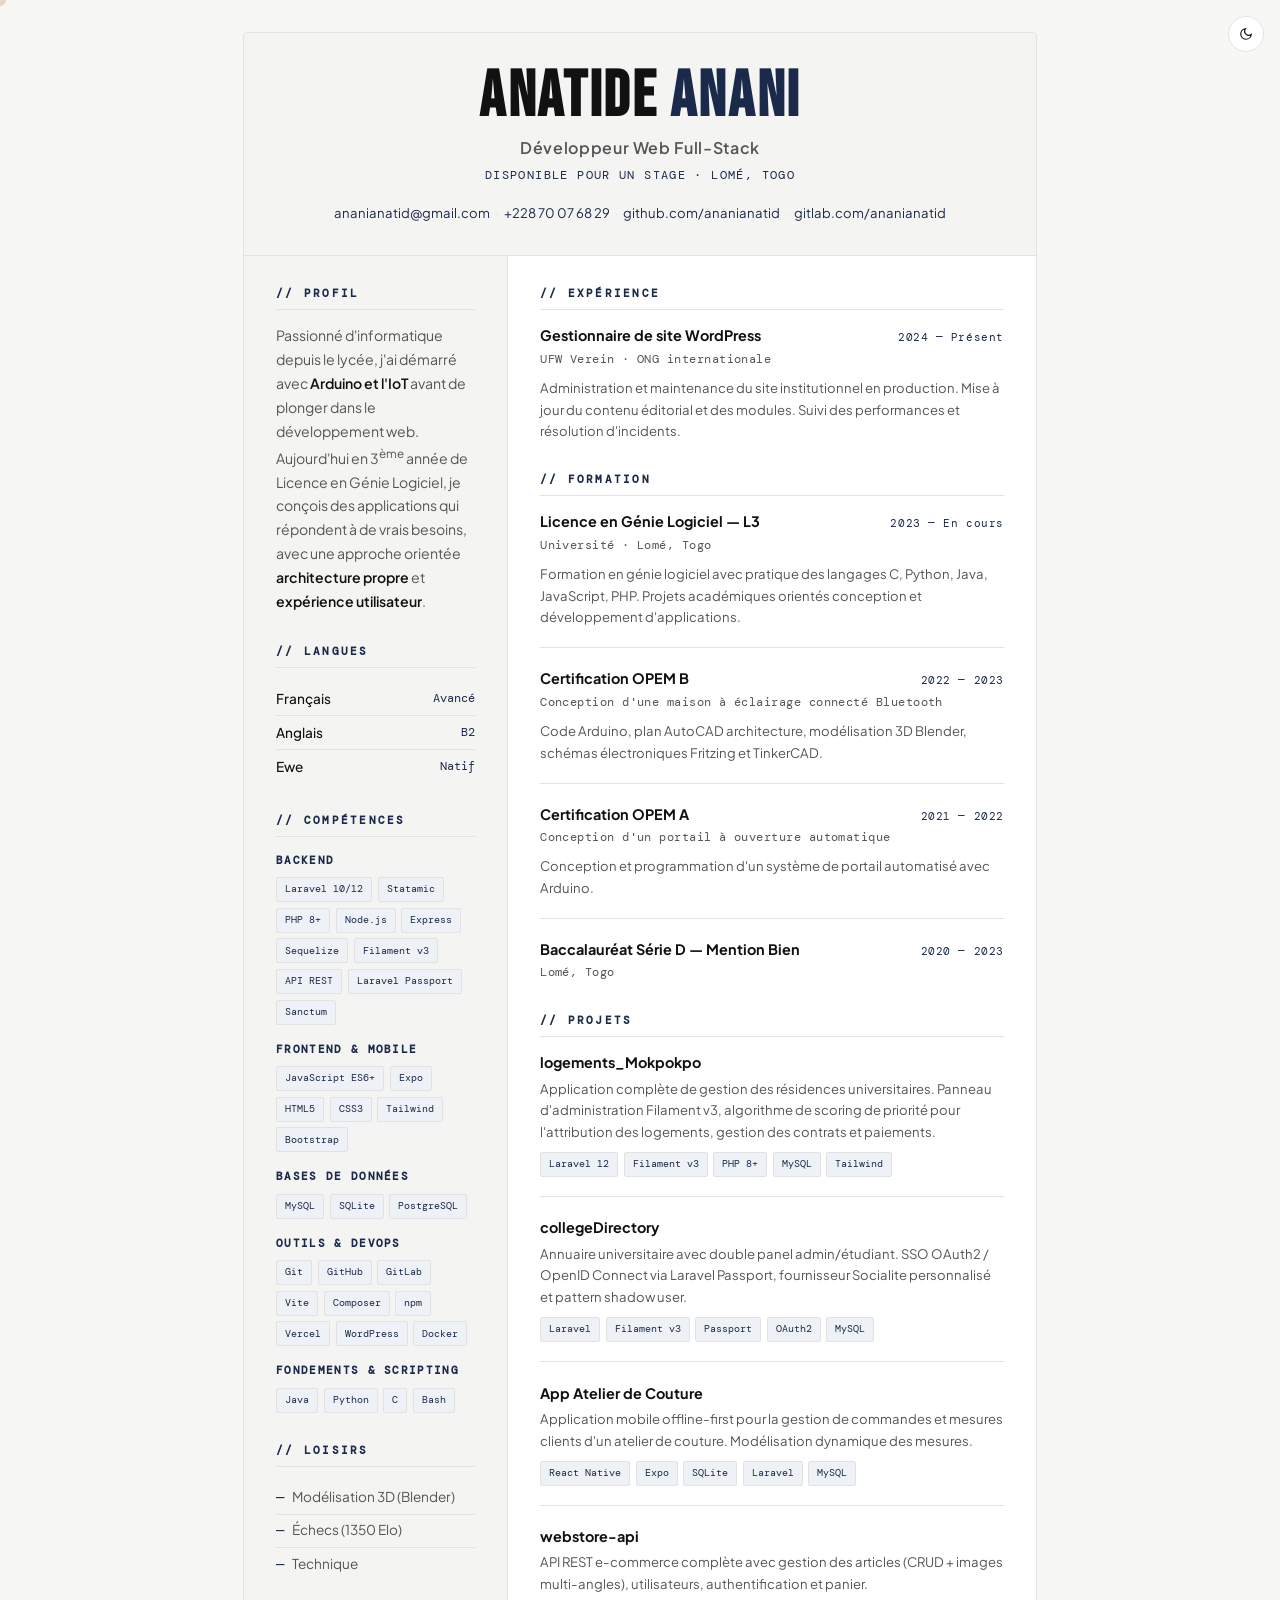
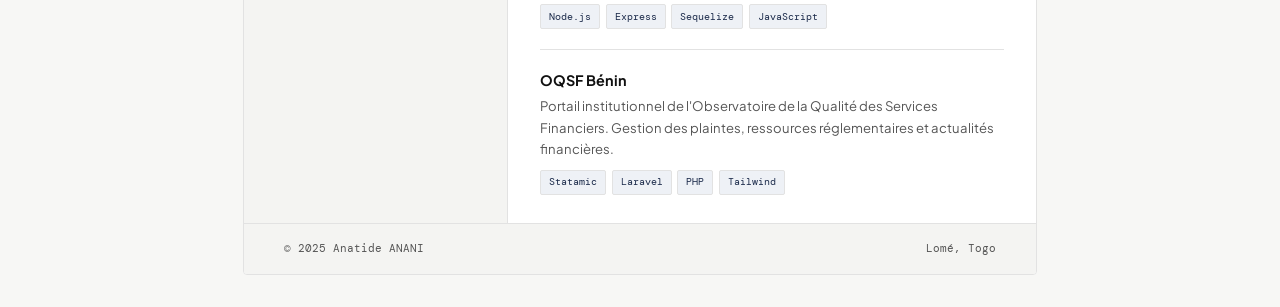
==== curriculum-vitae/index.html @ 2f36fde5 "feat: create printable CV, add AGENTS.md, fix directory typo" ====
<!DOCTYPE html>
<html lang="fr">
<head>
  <meta charset="UTF-8" />
  <meta name="viewport" content="width=device-width, initial-scale=1.0" />
  <title>Anatide ANANI - CV</title>
  <link rel="preconnect" href="https://fonts.googleapis.com" />
  <link rel="preconnect" href="https://fonts.gstatic.com" crossorigin />
  <link
    href="https://fonts.googleapis.com/css2?family=Bebas+Neue&family=DM+Mono:ital,wght@0,300;0,400;0,500;1,300&family=Plus+Jakarta+Sans:wght@300;400;500;600;700&display=swap"
    rel="stylesheet" />
  <link rel="stylesheet" href="style.css" />
</head>
<body>

<div class="cursor" id="cursor"></div>

<button id="theme-toggle" class="theme-toggle" aria-label="Basculer le theme" title="Mode clair / sombre">
  <svg class="sun-icon" viewBox="0 0 24 24" fill="none" stroke="currentColor" stroke-width="2" width="14" height="14">
    <circle cx="12" cy="12" r="5"/>
    <path d="M12 1v2M12 21v2M4.22 4.22l1.42 1.42M18.36 18.36l1.42 1.42M1 12h2M21 12h2M4.22 19.78l1.42-1.42M18.36 5.64l1.42-1.42"/>
  </svg>
  <svg class="moon-icon" viewBox="0 0 24 24" fill="none" stroke="currentColor" stroke-width="2" width="14" height="14" style="display:none">
    <path d="M21 12.79A9 9 0 1111.21 3 7 7 0 0021 12.79z"/>
  </svg>
</button>

<div class="cv-page">

  <!-- HEADER -->
  <header class="cv-header">
    <h1 class="cv-name">Anatide <span>ANANI</span></h1>
    <p class="cv-title">Développeur Web Full-Stack</p>
    <p class="cv-status">Disponible pour un stage · Lomé, Togo</p>
    <div class="cv-header-contact">
      <a href="mailto:ananianatid@gmail.com">ananianatid@gmail.com</a>
      <span class="sep">·</span>
      <a href="tel:+22870076829">+228 70 07 68 29</a>
      <span class="sep">·</span>
      <a href="https://github.com/ananianatid" target="_blank">github.com/ananianatid</a>
      <span class="sep">·</span>
      <a href="https://gitlab.com/ananianatid" target="_blank">gitlab.com/ananianatid</a>
    </div>
  </header>

  <!-- BODY -->
  <div class="cv-body">

    <!-- SIDEBAR -->
    <aside class="cv-sidebar">

      <section class="cv-section">
        <h2 class="cv-section-label">// Profil</h2>
        <p class="cv-text">Passionné d'informatique depuis le lycée, j'ai démarré avec <strong>Arduino et l'IoT</strong> avant de plonger dans le développement web. Aujourd'hui en 3<sup>ème</sup> année de Licence en Génie Logiciel, je conçois des applications qui répondent à de vrais besoins, avec une approche orientée <strong>architecture propre</strong> et <strong>expérience utilisateur</strong>.</p>
      </section>

      <section class="cv-section">
        <h2 class="cv-section-label">// Langues</h2>
        <div class="lang-item"><span class="lang-name">Français</span><span class="lang-level">Avancé</span></div>
        <div class="lang-item"><span class="lang-name">Anglais</span><span class="lang-level">B2</span></div>
        <div class="lang-item"><span class="lang-name">Ewe</span><span class="lang-level">Natif</span></div>
      </section>

      <section class="cv-section">
        <h2 class="cv-section-label">// Compétences</h2>

        <div class="skill-group">
          <h3 class="skill-group-label">Backend</h3>
          <div class="skill-tags">
            <span class="tag">Laravel 10/12</span>
            <span class="tag">Statamic</span>
            <span class="tag">PHP 8+</span>
            <span class="tag">Node.js</span>
            <span class="tag">Express</span>
            <span class="tag">Sequelize</span>
            <span class="tag">Filament v3</span>
            <span class="tag">API REST</span>
            <span class="tag">Laravel Passport</span>
            <span class="tag">Sanctum</span>
          </div>
        </div>

        <div class="skill-group">
          <h3 class="skill-group-label">Frontend &amp; Mobile</h3>
          <div class="skill-tags">
            <span class="tag">JavaScript ES6+</span>
            <span class="tag">Expo</span>
            <span class="tag">HTML5</span>
            <span class="tag">CSS3</span>
            <span class="tag">Tailwind</span>
            <span class="tag">Bootstrap</span>
          </div>
        </div>

        <div class="skill-group">
          <h3 class="skill-group-label">Bases de données</h3>
          <div class="skill-tags">
            <span class="tag">MySQL</span>
            <span class="tag">SQLite</span>
            <span class="tag">PostgreSQL</span>
          </div>
        </div>

        <div class="skill-group">
          <h3 class="skill-group-label">Outils &amp; DevOps</h3>
          <div class="skill-tags">
            <span class="tag">Git</span>
            <span class="tag">GitHub</span>
            <span class="tag">GitLab</span>
            <span class="tag">Vite</span>
            <span class="tag">Composer</span>
            <span class="tag">npm</span>
            <span class="tag">Vercel</span>
            <span class="tag">WordPress</span>
            <span class="tag">Docker</span>
          </div>
        </div>

        <div class="skill-group">
          <h3 class="skill-group-label">Fondements &amp; Scripting</h3>
          <div class="skill-tags">
            <span class="tag">Java</span>
            <span class="tag">Python</span>
            <span class="tag">C</span>
            <span class="tag">Bash</span>
          </div>
        </div>

      </section>

      <section class="cv-section">
        <h2 class="cv-section-label">// Loisirs</h2>
        <ul class="hobby-list">
          <li>Modélisation 3D (Blender)</li>
          <li>Échecs (1350 Elo)</li>
          <li>Technique</li>
        </ul>
      </section>

    </aside>

    <!-- MAIN -->
    <main class="cv-main">

      <section class="cv-section">
        <h2 class="cv-section-label">// Expérience</h2>
        <div class="entry">
          <div class="entry-head">
            <span class="entry-title">Gestionnaire de site WordPress</span>
            <span class="entry-period">2024 — Présent</span>
          </div>
          <div class="entry-org">UFW Verein · ONG internationale</div>
          <p class="entry-desc">Administration et maintenance du site institutionnel en production. Mise à jour du contenu éditorial et des modules. Suivi des performances et résolution d'incidents.</p>
        </div>
      </section>

      <section class="cv-section">
        <h2 class="cv-section-label">// Formation</h2>

        <div class="entry">
          <div class="entry-head">
            <span class="entry-title">Licence en Génie Logiciel — L3</span>
            <span class="entry-period">2023 — En cours</span>
          </div>
          <div class="entry-org">Université · Lomé, Togo</div>
          <p class="entry-desc">Formation en génie logiciel avec pratique des langages C, Python, Java, JavaScript, PHP. Projets académiques orientés conception et développement d'applications.</p>
        </div>

        <div class="entry">
          <div class="entry-head">
            <span class="entry-title">Certification OPEM B</span>
            <span class="entry-period">2022 — 2023</span>
          </div>
          <div class="entry-org">Conception d'une maison à éclairage connecté Bluetooth</div>
          <p class="entry-desc">Code Arduino, plan AutoCAD architecture, modélisation 3D Blender, schémas électroniques Fritzing et TinkerCAD.</p>
        </div>

        <div class="entry">
          <div class="entry-head">
            <span class="entry-title">Certification OPEM A</span>
            <span class="entry-period">2021 — 2022</span>
          </div>
          <div class="entry-org">Conception d'un portail à ouverture automatique</div>
          <p class="entry-desc">Conception et programmation d'un système de portail automatisé avec Arduino.</p>
        </div>

        <div class="entry">
          <div class="entry-head">
            <span class="entry-title">Baccalauréat Série D — Mention Bien</span>
            <span class="entry-period">2020 — 2023</span>
          </div>
          <div class="entry-org">Lomé, Togo</div>
        </div>

      </section>

      <section class="cv-section">
        <h2 class="cv-section-label">// Projets</h2>

        <div class="entry">
          <div class="entry-head">
            <span class="entry-title">logements_Mokpokpo</span>
          </div>
          <p class="entry-desc">Application complète de gestion des résidences universitaires. Panneau d'administration Filament v3, algorithme de scoring de priorité pour l'attribution des logements, gestion des contrats et paiements.</p>
          <div class="project-tags">
            <span class="tag">Laravel 12</span>
            <span class="tag">Filament v3</span>
            <span class="tag">PHP 8+</span>
            <span class="tag">MySQL</span>
            <span class="tag">Tailwind</span>
          </div>
        </div>

        <div class="entry">
          <div class="entry-head">
            <span class="entry-title">collegeDirectory</span>
          </div>
          <p class="entry-desc">Annuaire universitaire avec double panel admin/étudiant. SSO OAuth2 / OpenID Connect via Laravel Passport, fournisseur Socialite personnalisé et pattern shadow user.</p>
          <div class="project-tags">
            <span class="tag">Laravel</span>
            <span class="tag">Filament v3</span>
            <span class="tag">Passport</span>
            <span class="tag">OAuth2</span>
            <span class="tag">MySQL</span>
          </div>
        </div>

        <div class="entry">
          <div class="entry-head">
            <span class="entry-title">App Atelier de Couture</span>
          </div>
          <p class="entry-desc">Application mobile offline-first pour la gestion de commandes et mesures clients d'un atelier de couture. Modélisation dynamique des mesures.</p>
          <div class="project-tags">
            <span class="tag">React Native</span>
            <span class="tag">Expo</span>
            <span class="tag">SQLite</span>
            <span class="tag">Laravel</span>
            <span class="tag">MySQL</span>
          </div>
        </div>

        <div class="entry">
          <div class="entry-head">
            <span class="entry-title">webstore-api</span>
          </div>
          <p class="entry-desc">API REST e-commerce complète avec gestion des articles (CRUD + images multi-angles), utilisateurs, authentification et panier.</p>
          <div class="project-tags">
            <span class="tag">Node.js</span>
            <span class="tag">Express</span>
            <span class="tag">Sequelize</span>
            <span class="tag">JavaScript</span>
          </div>
        </div>

        <div class="entry">
          <div class="entry-head">
            <span class="entry-title">OQSF Bénin</span>
          </div>
          <p class="entry-desc">Portail institutionnel de l'Observatoire de la Qualité des Services Financiers. Gestion des plaintes, ressources réglementaires et actualités financières.</p>
          <div class="project-tags">
            <span class="tag">Statamic</span>
            <span class="tag">Laravel</span>
            <span class="tag">PHP</span>
            <span class="tag">Tailwind</span>
          </div>
        </div>

      </section>

    </main>

  </div>

  <footer class="cv-footer">
    <span>© 2025 Anatide ANANI</span>
    <span>Lomé, Togo</span>
  </footer>

</div>

<script src="app.js"></script>
</body>
</html>
---- curriculum-vitae/style.css ----
/* ── LIGHT THEME (default) ── */
:root {
    --bg: #F7F7F5;
    --bg2: #F4F4F2;
    --bg3: #F0F0EE;
    --accent: #1B2A4A;
    --accent2: #0F1C33;
    --cream: #111111;
    --muted: #555555;
    --border: #E2E2E2;
    --card: #FFFFFF;
    --tag-bg: #EEF1F6;
}

/* ── DARK THEME ── */
[data-theme="dark"] {
    --bg: #0D0F14;
    --bg2: #121418;
    --bg3: #17191E;
    --accent: #4A7BCC;
    --accent2: #5A8BDC;
    --cream: #F0F0EE;
    --muted: #9A9A98;
    --border: #1E2025;
    --card: #0D0F14;
    --tag-bg: #1A1D28;
}

*,
*::before,
*::after {
    box-sizing: border-box;
    margin: 0;
    padding: 0;
}

html {
    scroll-behavior: smooth;
}

body {
    background: var(--bg);
    color: var(--cream);
    font-family: 'Plus Jakarta Sans', sans-serif;
    font-size: 15px;
    line-height: 1.6;
    transition: background .3s ease, color .3s ease;
    padding: 2rem 1rem;
}

/* ── CURSOR ── */
.cursor {
    position: fixed;
    top: 0;
    left: 0;
    z-index: 9999;
    width: 12px;
    height: 12px;
    background: var(--accent);
    border-radius: 50%;
    pointer-events: none;
    transform: translate(-50%, -50%);
    transition: transform .15s ease, width .2s, height .2s, background .2s;
    mix-blend-mode: difference;
    opacity: .7;
}

.cursor.hover {
    width: 36px;
    height: 36px;
    background: var(--accent2);
}

/* ── THEME TOGGLE ── */
.theme-toggle {
    position: fixed;
    top: 1rem;
    right: 1rem;
    z-index: 100;
    background: var(--card);
    border: 1px solid var(--border);
    color: var(--cream);
    cursor: pointer;
    width: 36px;
    height: 36px;
    border-radius: 50%;
    display: flex;
    align-items: center;
    justify-content: center;
    font-size: 1rem;
    transition: border-color .2s, color .2s, transform .2s, background .2s;
}

.theme-toggle:hover {
    border-color: var(--accent);
    color: var(--accent);
    transform: rotate(20deg) scale(1.08);
}

/* ── PAGE LAYOUT ── */
.cv-page {
    max-width: 210mm;
    margin: 0 auto;
    background: var(--card);
    border: 1px solid var(--border);
    border-radius: 4px;
    overflow: hidden;
}

/* ── HEADER ── */
.cv-header {
    background: var(--bg2);
    border-bottom: 1px solid var(--border);
    padding: 2rem 2.5rem;
    text-align: center;
}

.cv-name {
    font-family: 'Bebas Neue', sans-serif;
    font-size: clamp(2.5rem, 5vw, 4rem);
    letter-spacing: .04em;
    line-height: 1;
    color: var(--cream);
    margin-bottom: .4rem;
}

.cv-name span {
    color: var(--accent);
}

.cv-title {
    font-size: 1rem;
    font-weight: 600;
    color: var(--muted);
    letter-spacing: .04em;
    margin-bottom: .4rem;
}

.cv-status {
    font-family: 'DM Mono', monospace;
    font-size: .72rem;
    color: var(--accent);
    letter-spacing: .12em;
    text-transform: uppercase;
    margin-bottom: 1rem;
}

.cv-header-contact {
    font-size: .82rem;
    color: var(--muted);
    display: flex;
    flex-wrap: wrap;
    gap: .3rem;
    justify-content: center;
}

.cv-header-contact a {
    color: var(--accent);
    text-decoration: none;
    transition: color .2s;
}

.cv-header-contact a:hover {
    color: var(--accent2);
}

.sep {
    color: var(--border);
}

/* ── BODY (two-column) ── */
.cv-body {
    display: grid;
    grid-template-columns: 1fr 2fr;
}

/* ── SIDEBAR ── */
.cv-sidebar {
    background: var(--bg2);
    padding: 1.8rem 2rem;
    border-right: 1px solid var(--border);
}

/* ── MAIN ── */
.cv-main {
    padding: 1.8rem 2rem;
}

/* ── SECTION ── */
.cv-section {
    margin-bottom: 1.8rem;
}

.cv-section:last-child {
    margin-bottom: 0;
}

.cv-section-label {
    font-family: 'DM Mono', monospace;
    font-size: .7rem;
    color: var(--accent);
    letter-spacing: .2em;
    text-transform: uppercase;
    margin-bottom: .9rem;
    padding-bottom: .4rem;
    border-bottom: 1px solid var(--border);
}

.cv-text {
    font-size: .88rem;
    color: var(--muted);
    line-height: 1.7;
}

.cv-text strong {
    color: var(--cream);
    font-weight: 600;
}

/* ── LANGUAGE ITEMS ── */
.lang-item {
    display: flex;
    justify-content: space-between;
    align-items: center;
    padding: .35rem 0;
    border-bottom: 1px solid var(--border);
    font-size: .85rem;
}

.lang-item:last-child {
    border-bottom: none;
}

.lang-name {
    color: var(--cream);
    font-weight: 500;
}

.lang-level {
    font-family: 'DM Mono', monospace;
    font-size: .75rem;
    color: var(--accent);
}

/* ── SKILL GROUPS ── */
.skill-group {
    margin-bottom: 1rem;
}

.skill-group:last-child {
    margin-bottom: 0;
}

.skill-group-label {
    font-family: 'DM Mono', monospace;
    font-size: .68rem;
    color: var(--accent);
    letter-spacing: .12em;
    text-transform: uppercase;
    margin-bottom: .5rem;
}

.skill-tags {
    display: flex;
    flex-wrap: wrap;
    gap: .35rem;
}

.tag {
    font-family: 'DM Mono', monospace;
    font-size: .65rem;
    color: var(--accent);
    background: var(--tag-bg);
    border: 1px solid var(--border);
    padding: .2rem .5rem;
    border-radius: 2px;
    white-space: nowrap;
}

/* ── HOBBY LIST ── */
.hobby-list {
    list-style: none;
    font-size: .85rem;
    color: var(--muted);
}

.hobby-list li {
    padding: .3rem 0;
    border-bottom: 1px solid var(--border);
}

.hobby-list li:last-child {
    border-bottom: none;
}

.hobby-list li::before {
    content: '— ';
    color: var(--accent);
    font-family: 'DM Mono', monospace;
}

/* ── ENTRIES (experience, formation, projects) ── */
.entry {
    margin-bottom: 1.2rem;
    padding-bottom: 1.2rem;
    border-bottom: 1px solid var(--border);
}

.entry:last-child {
    margin-bottom: 0;
    padding-bottom: 0;
    border-bottom: none;
}

.entry-head {
    display: flex;
    justify-content: space-between;
    align-items: baseline;
    gap: .5rem;
    margin-bottom: .2rem;
}

.entry-title {
    font-weight: 700;
    font-size: .9rem;
    color: var(--cream);
}

.entry-period {
    font-family: 'DM Mono', monospace;
    font-size: .7rem;
    color: var(--accent);
    white-space: nowrap;
    letter-spacing: .05em;
}

.entry-org {
    font-family: 'DM Mono', monospace;
    font-size: .72rem;
    color: var(--muted);
    margin-bottom: .5rem;
    letter-spacing: .04em;
}

.entry-desc {
    font-size: .82rem;
    color: var(--muted);
    line-height: 1.65;
}

.project-tags {
    display: flex;
    flex-wrap: wrap;
    gap: .35rem;
    margin-top: .6rem;
}

/* ── FOOTER ── */
.cv-footer {
    border-top: 1px solid var(--border);
    padding: 1rem 2.5rem;
    display: flex;
    justify-content: space-between;
    font-family: 'DM Mono', monospace;
    font-size: .7rem;
    color: var(--muted);
    background: var(--bg2);
}

/* ── RESPONSIVE ── */
@media (max-width: 800px) {
    body {
        padding: 1rem .5rem;
    }

    .cv-body {
        grid-template-columns: 1fr;
    }

    .cv-sidebar {
        border-right: none;
        border-bottom: 1px solid var(--border);
    }

    .cv-header {
        padding: 1.5rem 1.2rem;
    }

    .cv-sidebar,
    .cv-main {
        padding: 1.5rem 1.2rem;
    }

    .cv-header-contact {
        flex-direction: column;
        gap: .2rem;
    }

    .sep {
        display: none;
    }

    .entry-head {
        flex-direction: column;
        gap: .2rem;
    }

    .cv-footer {
        flex-direction: column;
        align-items: center;
        text-align: center;
        gap: .3rem;
        padding: .8rem 1.2rem;
    }
}

/* ── PRINT ── */
@media print {
    body {
        padding: 0;
        background: #fff;
        color: #000;
        font-size: 12px;
        line-height: 1.4;
    }

    .cursor {
        display: none !important;
    }

    .theme-toggle {
        display: none !important;
    }

    .cv-page {
        max-width: 100%;
        margin: 0;
        border: none;
        border-radius: 0;
        box-shadow: none;
    }

    .cv-header {
        background: #f8f8f8;
        padding: 1.5rem 2rem;
        border-bottom: 2px solid #1B2A4A;
    }

    .cv-name {
        font-size: 2.8rem;
        color: #000;
    }

    .cv-name span {
        color: #1B2A4A;
    }

    .cv-title {
        font-size: .9rem;
        color: #555;
    }

    .cv-status {
        color: #1B2A4A;
    }

    .cv-header-contact a {
        color: #1B2A4A;
    }

    .cv-sidebar {
        background: #f8f8f8;
        border-right: 1px solid #ddd;
    }

    .cv-section-label {
        color: #1B2A4A;
        border-bottom-color: #ddd;
    }

    .tag {
        color: #1B2A4A;
        background: #eef1f6;
        border-color: #ddd;
        font-size: 8px;
    }

    .entry-period {
        color: #1B2A4A;
    }

    .entry-title {
        color: #000;
    }

    .entry-desc {
        color: #444;
    }

    .cv-footer {
        background: #f8f8f8;
        border-top: 1px solid #ddd;
        color: #888;
    }

    .cv-text {
        color: #444;
    }

    .cv-text strong {
        color: #000;
    }

    .lang-name {
        color: #000;
    }

    .lang-level {
        color: #1B2A4A;
    }

    .lang-item {
        border-bottom-color: #ddd;
    }

    .hobby-list li {
        border-bottom-color: #ddd;
    }

    .hobby-list li::before {
        color: #1B2A4A;
    }

    .entry {
        border-bottom-color: #ddd;
    }

    .entry-org {
        color: #555;
    }

    [data-theme="dark"] {
        --bg: #fff;
        --bg2: #f8f8f8;
        --bg3: #f0f0ee;
        --accent: #1B2A4A;
        --accent2: #0F1C33;
        --cream: #000;
        --muted: #555;
        --border: #ddd;
        --card: #fff;
        --tag-bg: #eef1f6;
    }

    .cv-section {
        break-inside: avoid;
    }
}
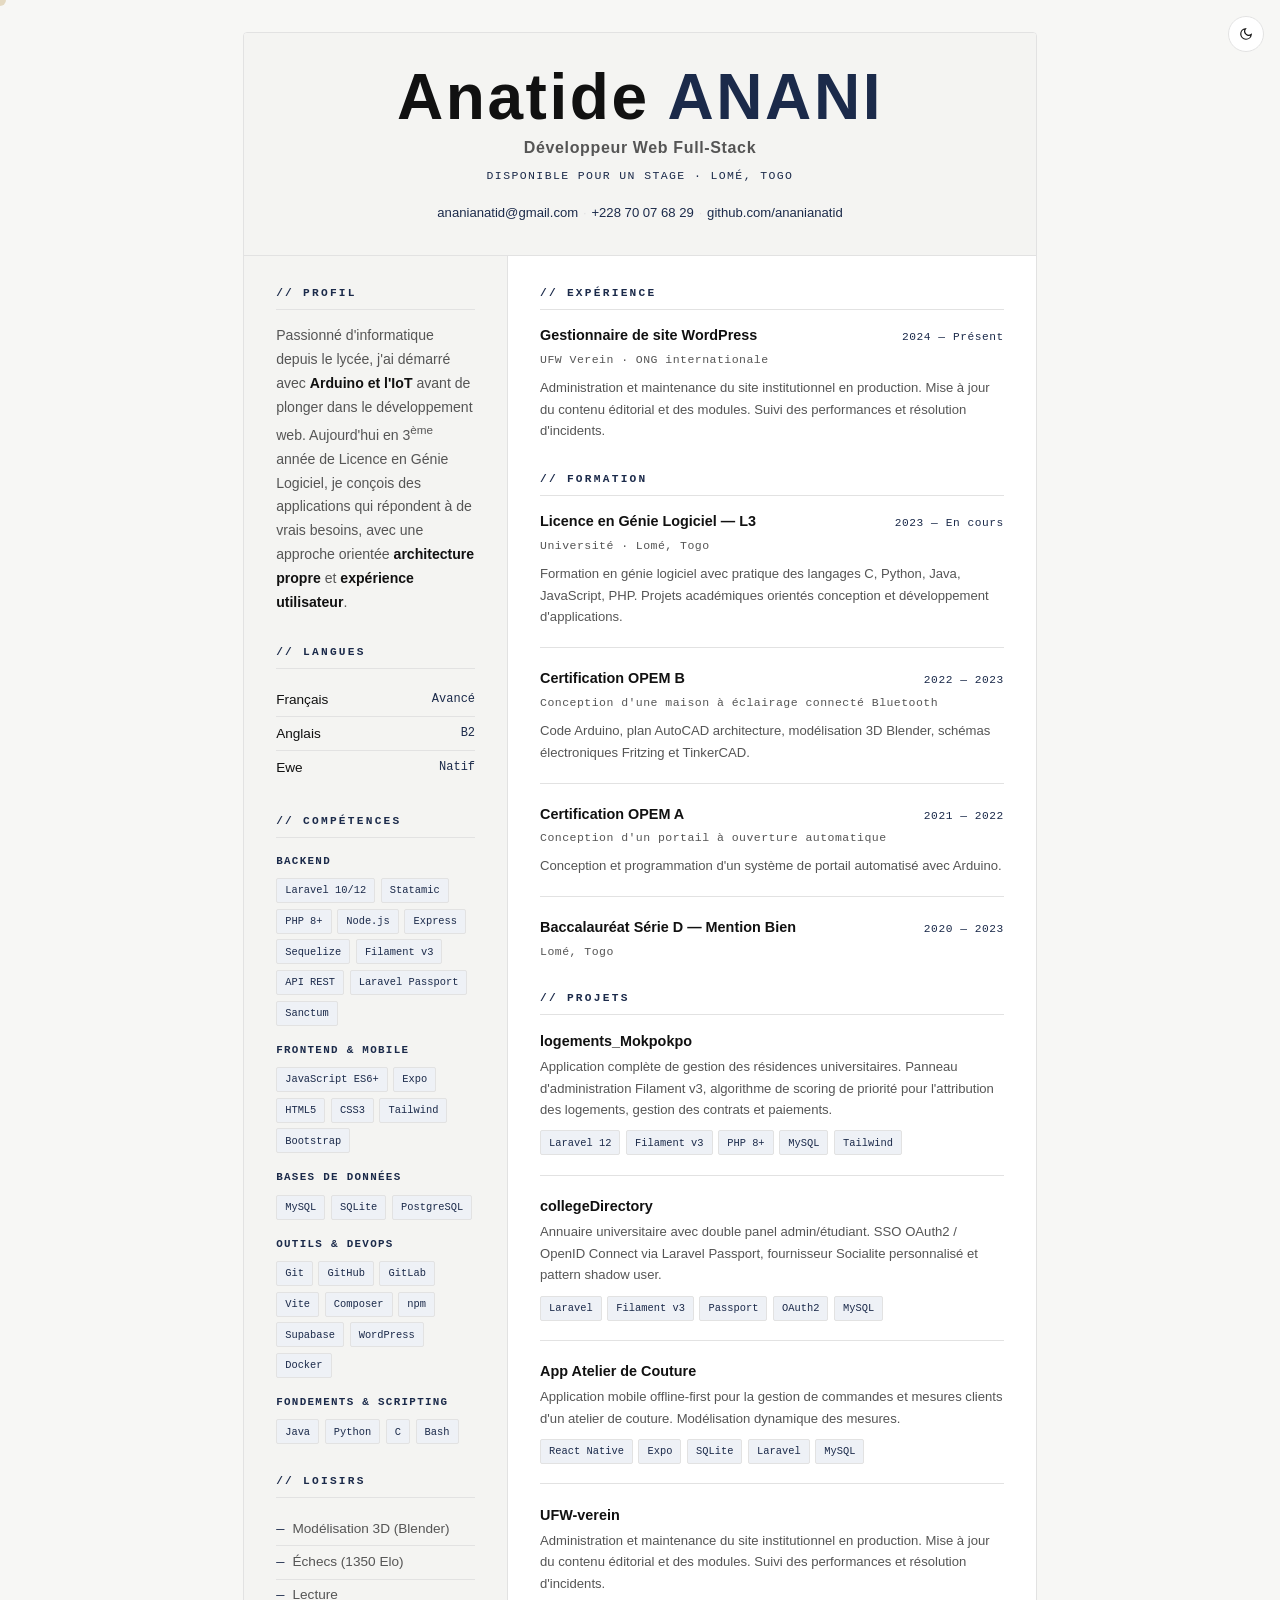
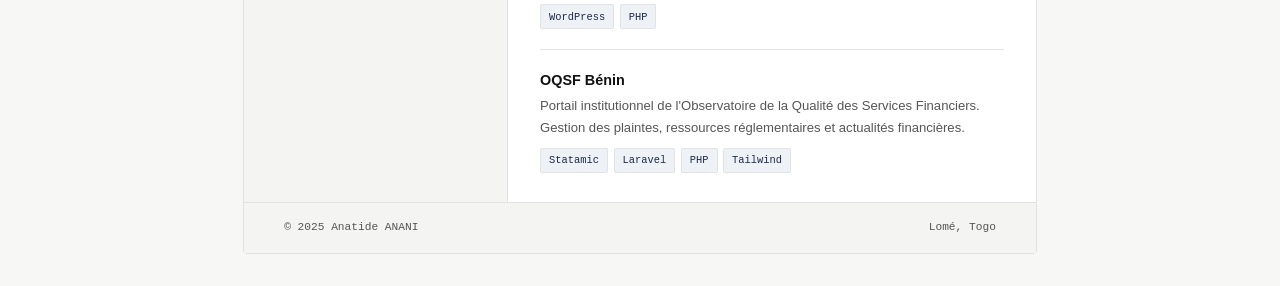
==== commit badf1483: "refactor: update professional profile with UFW-verein project, Supabase tag, and clean up font impor" ====
--- a/curriculum-vitae/index.html
+++ b/curriculum-vitae/index.html
@@ -4,11 +4,6 @@
   <meta charset="UTF-8" />
   <meta name="viewport" content="width=device-width, initial-scale=1.0" />
   <title>Anatide ANANI - CV</title>
-  <link rel="preconnect" href="https://fonts.googleapis.com" />
-  <link rel="preconnect" href="https://fonts.gstatic.com" crossorigin />
-  <link
-    href="https://fonts.googleapis.com/css2?family=Bebas+Neue&family=DM+Mono:ital,wght@0,300;0,400;0,500;1,300&family=Plus+Jakarta+Sans:wght@300;400;500;600;700&display=swap"
-    rel="stylesheet" />
   <link rel="stylesheet" href="style.css" />
 </head>
 <body>
@@ -38,8 +33,7 @@
       <a href="tel:+22870076829">+228 70 07 68 29</a>
       <span class="sep">·</span>
       <a href="https://github.com/ananianatid" target="_blank">github.com/ananianatid</a>
-      <span class="sep">·</span>
-      <a href="https://gitlab.com/ananianatid" target="_blank">gitlab.com/ananianatid</a>
+
     </div>
   </header>
 
@@ -110,7 +104,7 @@
             <span class="tag">Vite</span>
             <span class="tag">Composer</span>
             <span class="tag">npm</span>
-            <span class="tag">Vercel</span>
+            <span class="tag">Supabase</span>
             <span class="tag">WordPress</span>
             <span class="tag">Docker</span>
           </div>
@@ -133,7 +127,7 @@
         <ul class="hobby-list">
           <li>Modélisation 3D (Blender)</li>
           <li>Échecs (1350 Elo)</li>
-          <li>Technique</li>
+          <li>Lecture</li>
         </ul>
       </section>
 
@@ -241,14 +235,12 @@
 
         <div class="entry">
           <div class="entry-head">
-            <span class="entry-title">webstore-api</span>
-          </div>
-          <p class="entry-desc">API REST e-commerce complète avec gestion des articles (CRUD + images multi-angles), utilisateurs, authentification et panier.</p>
-          <div class="project-tags">
-            <span class="tag">Node.js</span>
-            <span class="tag">Express</span>
-            <span class="tag">Sequelize</span>
-            <span class="tag">JavaScript</span>
+            <span class="entry-title">UFW-verein</span>
+          </div>
+          <p class="entry-desc">Administration et maintenance du site institutionnel en production. Mise à jour du contenu éditorial et des modules. Suivi des performances et résolution d'incidents.</p>
+          <div class="project-tags">
+            <span class="tag">WordPress</span>
+            <span class="tag">PHP</span>
           </div>
         </div>
 
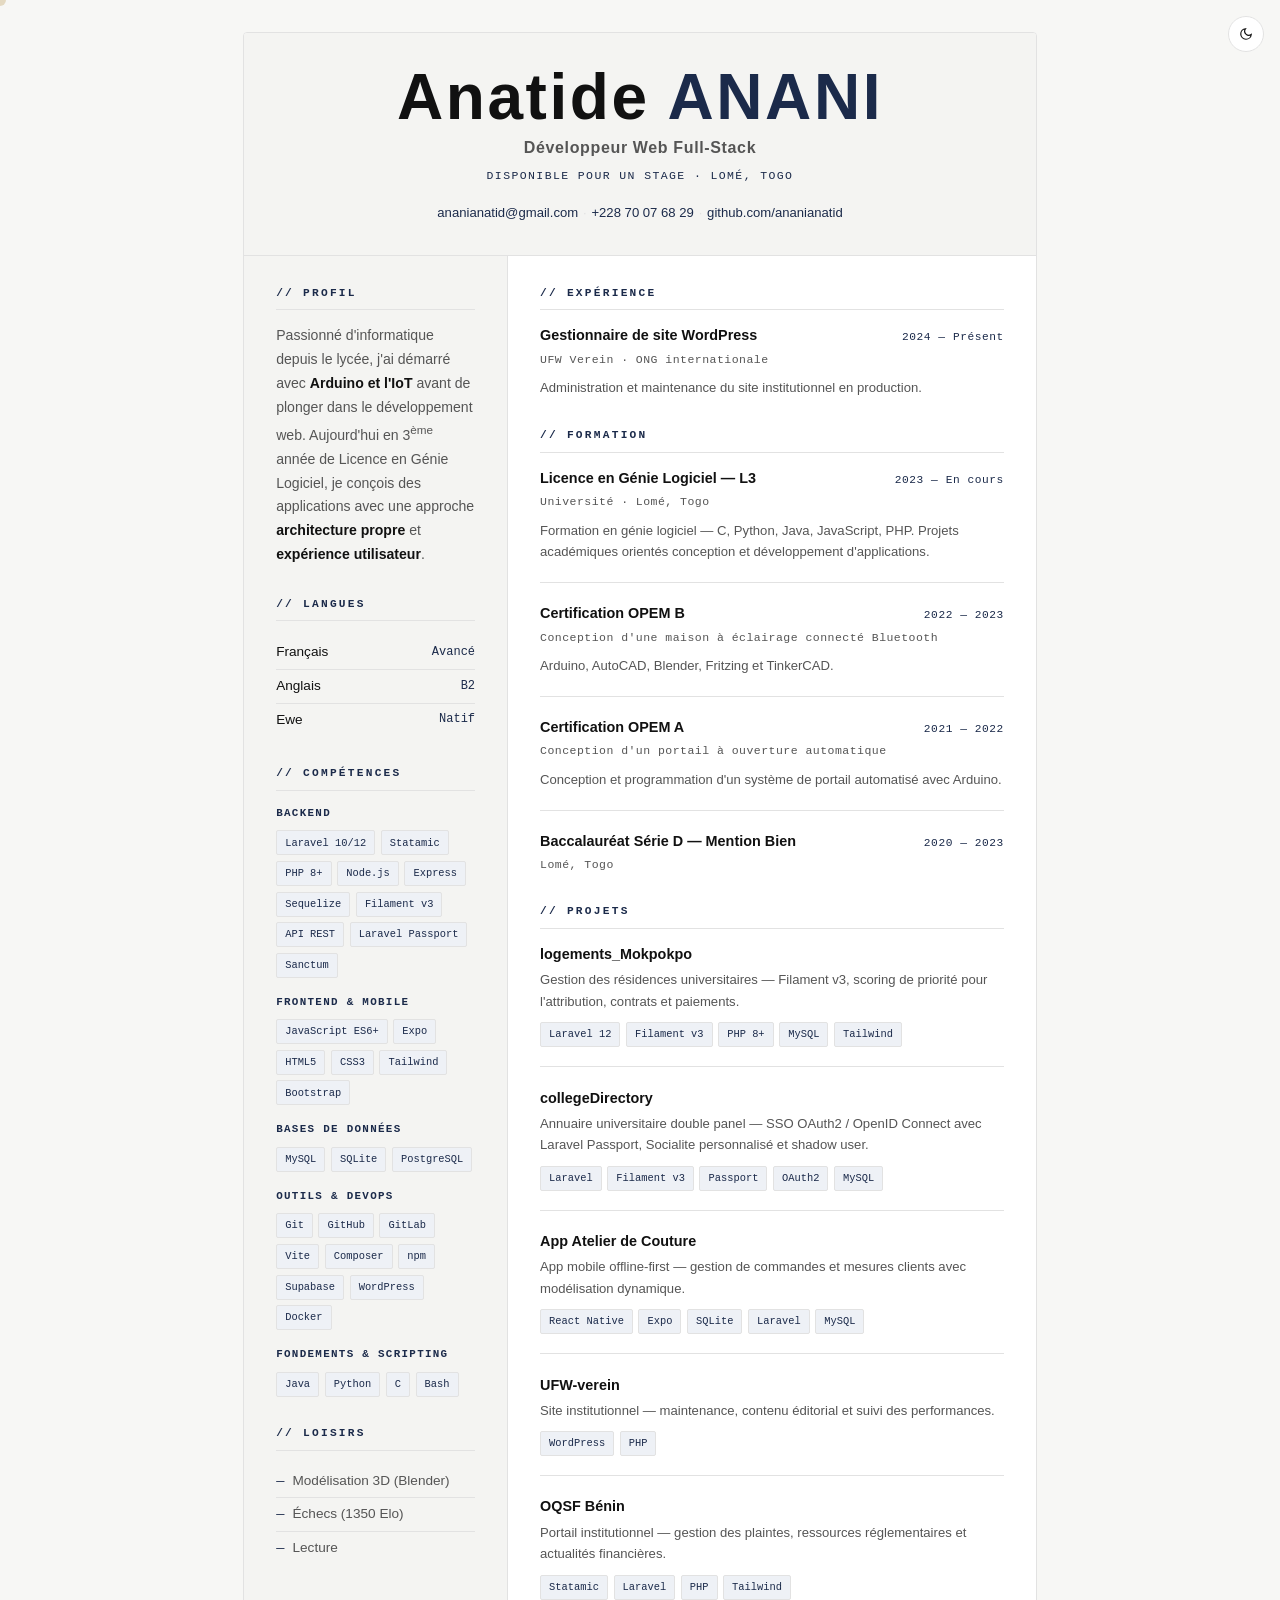
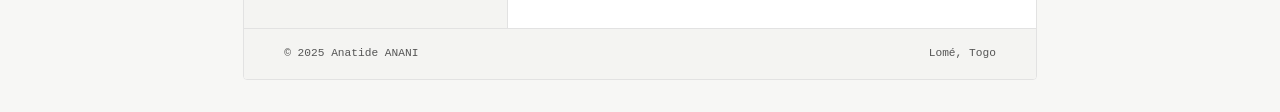
==== commit 8f77e36b: "feat: update CV content and print styles, and add script to generate DOCX version" ====
--- a/curriculum-vitae/index.html
+++ b/curriculum-vitae/index.html
@@ -45,7 +45,7 @@
 
       <section class="cv-section">
         <h2 class="cv-section-label">// Profil</h2>
-        <p class="cv-text">Passionné d'informatique depuis le lycée, j'ai démarré avec <strong>Arduino et l'IoT</strong> avant de plonger dans le développement web. Aujourd'hui en 3<sup>ème</sup> année de Licence en Génie Logiciel, je conçois des applications qui répondent à de vrais besoins, avec une approche orientée <strong>architecture propre</strong> et <strong>expérience utilisateur</strong>.</p>
+        <p class="cv-text">Passionné d'informatique depuis le lycée, j'ai démarré avec <strong>Arduino et l'IoT</strong> avant de plonger dans le développement web. Aujourd'hui en 3<sup>ème</sup> année de Licence en Génie Logiciel, je conçois des applications avec une approche <strong>architecture propre</strong> et <strong>expérience utilisateur</strong>.</p>
       </section>
 
       <section class="cv-section">
@@ -144,7 +144,7 @@
             <span class="entry-period">2024 — Présent</span>
           </div>
           <div class="entry-org">UFW Verein · ONG internationale</div>
-          <p class="entry-desc">Administration et maintenance du site institutionnel en production. Mise à jour du contenu éditorial et des modules. Suivi des performances et résolution d'incidents.</p>
+          <p class="entry-desc">Administration et maintenance du site institutionnel en production.</p>
         </div>
       </section>
 
@@ -157,7 +157,7 @@
             <span class="entry-period">2023 — En cours</span>
           </div>
           <div class="entry-org">Université · Lomé, Togo</div>
-          <p class="entry-desc">Formation en génie logiciel avec pratique des langages C, Python, Java, JavaScript, PHP. Projets académiques orientés conception et développement d'applications.</p>
+          <p class="entry-desc">Formation en génie logiciel — C, Python, Java, JavaScript, PHP. Projets académiques orientés conception et développement d'applications.</p>
         </div>
 
         <div class="entry">
@@ -166,7 +166,7 @@
             <span class="entry-period">2022 — 2023</span>
           </div>
           <div class="entry-org">Conception d'une maison à éclairage connecté Bluetooth</div>
-          <p class="entry-desc">Code Arduino, plan AutoCAD architecture, modélisation 3D Blender, schémas électroniques Fritzing et TinkerCAD.</p>
+          <p class="entry-desc">Arduino, AutoCAD, Blender, Fritzing et TinkerCAD.</p>
         </div>
 
         <div class="entry">
@@ -195,7 +195,7 @@
           <div class="entry-head">
             <span class="entry-title">logements_Mokpokpo</span>
           </div>
-          <p class="entry-desc">Application complète de gestion des résidences universitaires. Panneau d'administration Filament v3, algorithme de scoring de priorité pour l'attribution des logements, gestion des contrats et paiements.</p>
+          <p class="entry-desc">Gestion des résidences universitaires — Filament v3, scoring de priorité pour l'attribution, contrats et paiements.</p>
           <div class="project-tags">
             <span class="tag">Laravel 12</span>
             <span class="tag">Filament v3</span>
@@ -209,7 +209,7 @@
           <div class="entry-head">
             <span class="entry-title">collegeDirectory</span>
           </div>
-          <p class="entry-desc">Annuaire universitaire avec double panel admin/étudiant. SSO OAuth2 / OpenID Connect via Laravel Passport, fournisseur Socialite personnalisé et pattern shadow user.</p>
+          <p class="entry-desc">Annuaire universitaire double panel — SSO OAuth2 / OpenID Connect avec Laravel Passport, Socialite personnalisé et shadow user.</p>
           <div class="project-tags">
             <span class="tag">Laravel</span>
             <span class="tag">Filament v3</span>
@@ -223,7 +223,7 @@
           <div class="entry-head">
             <span class="entry-title">App Atelier de Couture</span>
           </div>
-          <p class="entry-desc">Application mobile offline-first pour la gestion de commandes et mesures clients d'un atelier de couture. Modélisation dynamique des mesures.</p>
+          <p class="entry-desc">App mobile offline-first — gestion de commandes et mesures clients avec modélisation dynamique.</p>
           <div class="project-tags">
             <span class="tag">React Native</span>
             <span class="tag">Expo</span>
@@ -237,7 +237,7 @@
           <div class="entry-head">
             <span class="entry-title">UFW-verein</span>
           </div>
-          <p class="entry-desc">Administration et maintenance du site institutionnel en production. Mise à jour du contenu éditorial et des modules. Suivi des performances et résolution d'incidents.</p>
+          <p class="entry-desc">Site institutionnel — maintenance, contenu éditorial et suivi des performances.</p>
           <div class="project-tags">
             <span class="tag">WordPress</span>
             <span class="tag">PHP</span>
@@ -248,7 +248,7 @@
           <div class="entry-head">
             <span class="entry-title">OQSF Bénin</span>
           </div>
-          <p class="entry-desc">Portail institutionnel de l'Observatoire de la Qualité des Services Financiers. Gestion des plaintes, ressources réglementaires et actualités financières.</p>
+          <p class="entry-desc">Portail institutionnel — gestion des plaintes, ressources réglementaires et actualités financières.</p>
           <div class="project-tags">
             <span class="tag">Statamic</span>
             <span class="tag">Laravel</span>
--- a/curriculum-vitae/style.css
+++ b/curriculum-vitae/style.css
@@ -415,19 +415,24 @@
 }
 
 /* ── PRINT ── */
+@page {
+    size: A4;
+    margin: 0;
+}
+
 @media print {
+    html {
+        font-size: 10px;
+    }
+
     body {
         padding: 0;
         background: #fff;
         color: #000;
-        font-size: 12px;
         line-height: 1.4;
     }
 
-    .cursor {
-        display: none !important;
-    }
-
+    .cursor,
     .theme-toggle {
         display: none !important;
     }
@@ -442,12 +447,12 @@
 
     .cv-header {
         background: #f8f8f8;
-        padding: 1.5rem 2rem;
+        padding: 0.8rem 1.5rem;
         border-bottom: 2px solid #1B2A4A;
     }
 
     .cv-name {
-        font-size: 2.8rem;
+        font-size: 2.4rem;
         color: #000;
     }
 
@@ -456,12 +461,11 @@
     }
 
     .cv-title {
-        font-size: .9rem;
         color: #555;
     }
 
     .cv-status {
-        color: #1B2A4A;
+        margin-bottom: 0.4rem;
     }
 
     .cv-header-contact a {
@@ -470,73 +474,92 @@
 
     .cv-sidebar {
         background: #f8f8f8;
-        border-right: 1px solid #ddd;
+        border-right-color: #ddd;
+        padding: 0.8rem 1rem;
+    }
+
+    .cv-main {
+        padding: 0.8rem 1rem;
+    }
+
+    .cv-section {
+        margin-bottom: 0.7rem;
+        break-inside: avoid;
     }
 
     .cv-section-label {
         color: #1B2A4A;
         border-bottom-color: #ddd;
+        margin-bottom: 0.4rem;
+        padding-bottom: 0.2rem;
+    }
+
+    .cv-text {
+        line-height: 1.4;
+    }
+
+    .cv-text strong {
+        color: #000;
+    }
+
+    .lang-item {
+        padding: 0.2rem 0;
+        border-bottom-color: #ddd;
+    }
+
+    .lang-name {
+        color: #000;
+    }
+
+    .lang-level {
+        color: #1B2A4A;
+    }
+
+    .skill-group {
+        margin-bottom: 0.5rem;
     }
 
     .tag {
         color: #1B2A4A;
         background: #eef1f6;
         border-color: #ddd;
-        font-size: 8px;
-    }
-
-    .entry-period {
-        color: #1B2A4A;
+    }
+
+    .hobby-list li {
+        border-bottom-color: #ddd;
+    }
+
+    .hobby-list li::before {
+        color: #1B2A4A;
+    }
+
+    .entry {
+        margin-bottom: 0.6rem;
+        padding-bottom: 0.6rem;
+        border-bottom-color: #ddd;
     }
 
     .entry-title {
         color: #000;
     }
 
+    .entry-period {
+        color: #1B2A4A;
+    }
+
+    .entry-org {
+        color: #555;
+    }
+
     .entry-desc {
         color: #444;
+        line-height: 1.4;
     }
 
     .cv-footer {
         background: #f8f8f8;
-        border-top: 1px solid #ddd;
+        border-top-color: #ddd;
         color: #888;
-    }
-
-    .cv-text {
-        color: #444;
-    }
-
-    .cv-text strong {
-        color: #000;
-    }
-
-    .lang-name {
-        color: #000;
-    }
-
-    .lang-level {
-        color: #1B2A4A;
-    }
-
-    .lang-item {
-        border-bottom-color: #ddd;
-    }
-
-    .hobby-list li {
-        border-bottom-color: #ddd;
-    }
-
-    .hobby-list li::before {
-        color: #1B2A4A;
-    }
-
-    .entry {
-        border-bottom-color: #ddd;
-    }
-
-    .entry-org {
-        color: #555;
     }
 
     [data-theme="dark"] {
@@ -551,8 +574,4 @@
         --card: #fff;
         --tag-bg: #eef1f6;
     }
-
-    .cv-section {
-        break-inside: avoid;
-    }
-}
+}
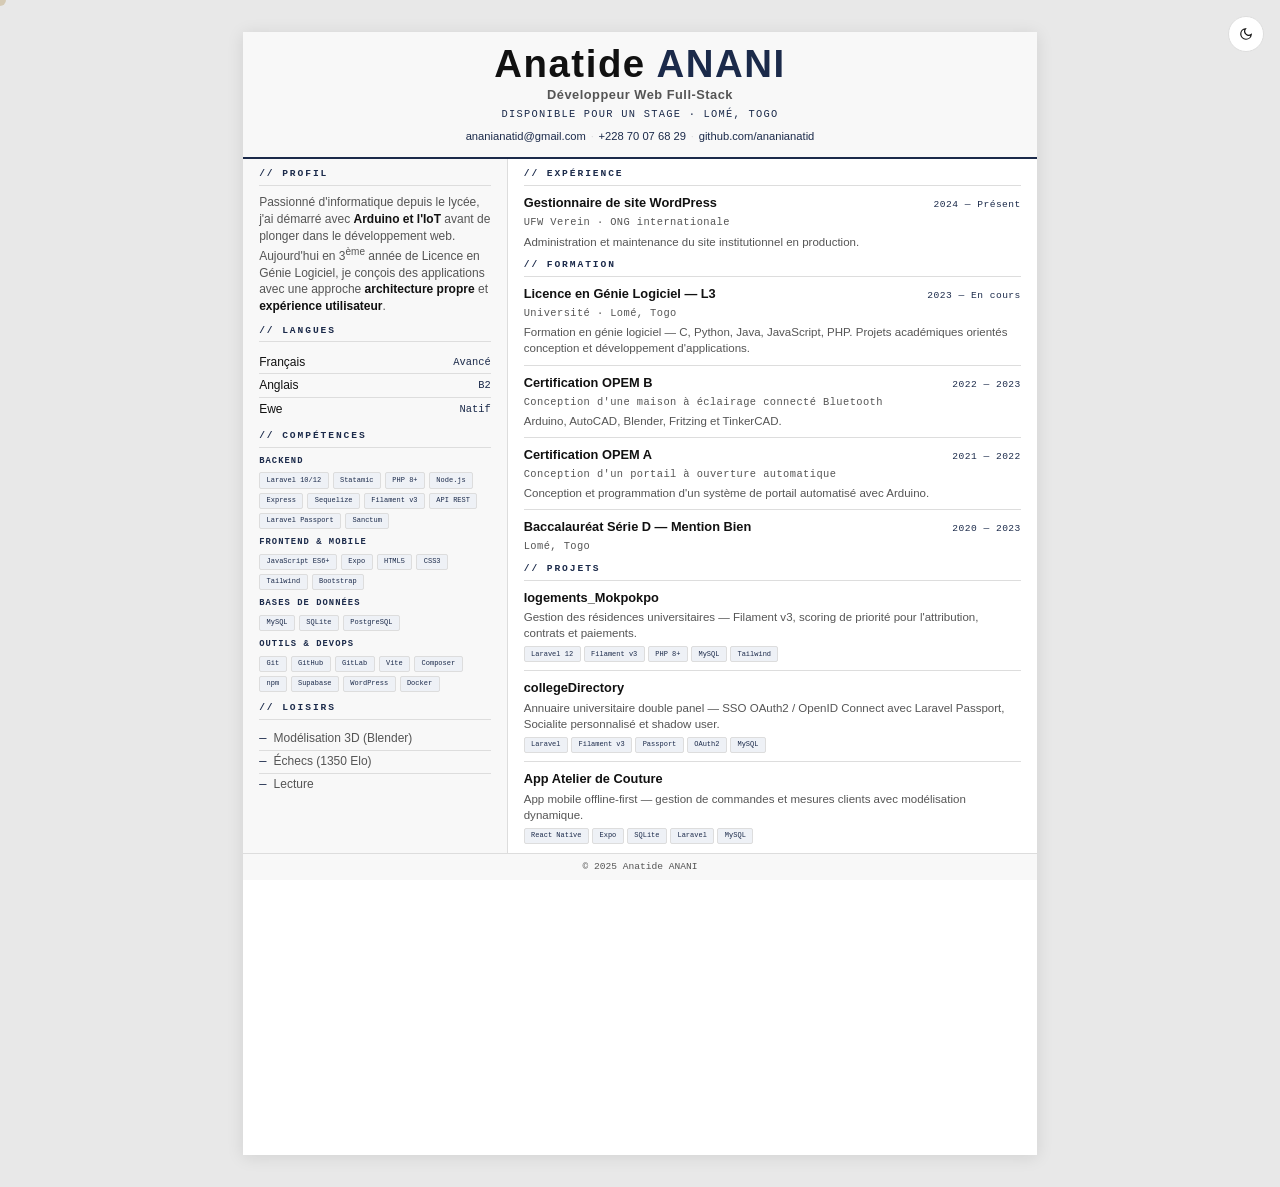
==== commit ec3a5bd1: "refactor: simplify CV docx generation with revamped styling, layout helpers, and updated color palet" ====
--- a/curriculum-vitae/index.html
+++ b/curriculum-vitae/index.html
@@ -110,16 +110,6 @@
           </div>
         </div>
 
-        <div class="skill-group">
-          <h3 class="skill-group-label">Fondements &amp; Scripting</h3>
-          <div class="skill-tags">
-            <span class="tag">Java</span>
-            <span class="tag">Python</span>
-            <span class="tag">C</span>
-            <span class="tag">Bash</span>
-          </div>
-        </div>
-
       </section>
 
       <section class="cv-section">
@@ -233,30 +223,6 @@
           </div>
         </div>
 
-        <div class="entry">
-          <div class="entry-head">
-            <span class="entry-title">UFW-verein</span>
-          </div>
-          <p class="entry-desc">Site institutionnel — maintenance, contenu éditorial et suivi des performances.</p>
-          <div class="project-tags">
-            <span class="tag">WordPress</span>
-            <span class="tag">PHP</span>
-          </div>
-        </div>
-
-        <div class="entry">
-          <div class="entry-head">
-            <span class="entry-title">OQSF Bénin</span>
-          </div>
-          <p class="entry-desc">Portail institutionnel — gestion des plaintes, ressources réglementaires et actualités financières.</p>
-          <div class="project-tags">
-            <span class="tag">Statamic</span>
-            <span class="tag">Laravel</span>
-            <span class="tag">PHP</span>
-            <span class="tag">Tailwind</span>
-          </div>
-        </div>
-
       </section>
 
     </main>
@@ -265,7 +231,6 @@
 
   <footer class="cv-footer">
     <span>© 2025 Anatide ANANI</span>
-    <span>Lomé, Togo</span>
   </footer>
 
 </div>
--- a/curriculum-vitae/style.css
+++ b/curriculum-vitae/style.css
@@ -1,29 +1,27 @@
 /* ── LIGHT THEME (default) ── */
 :root {
-    --bg: #F7F7F5;
-    --bg2: #F4F4F2;
-    --bg3: #F0F0EE;
+    --bg: #e8e8e8;
+    --bg2: #f8f8f8;
     --accent: #1B2A4A;
     --accent2: #0F1C33;
-    --cream: #111111;
-    --muted: #555555;
-    --border: #E2E2E2;
-    --card: #FFFFFF;
-    --tag-bg: #EEF1F6;
+    --cream: #111;
+    --muted: #555;
+    --border: #ddd;
+    --card: #fff;
+    --tag-bg: #eef1f6;
 }
 
 /* ── DARK THEME ── */
 [data-theme="dark"] {
-    --bg: #0D0F14;
-    --bg2: #121418;
-    --bg3: #17191E;
-    --accent: #4A7BCC;
-    --accent2: #5A8BDC;
-    --cream: #F0F0EE;
-    --muted: #9A9A98;
-    --border: #1E2025;
-    --card: #0D0F14;
-    --tag-bg: #1A1D28;
+    --bg: #1a1a1a;
+    --bg2: #222;
+    --accent: #5a8bdc;
+    --accent2: #7aa3ed;
+    --cream: #e0e0e0;
+    --muted: #999;
+    --border: #333;
+    --card: #111;
+    --tag-bg: #1a1d28;
 }
 
 *,
@@ -34,18 +32,15 @@
     padding: 0;
 }
 
-html {
-    scroll-behavior: smooth;
-}
-
 body {
     background: var(--bg);
     color: var(--cream);
-    font-family: 'Plus Jakarta Sans', sans-serif;
-    font-size: 15px;
-    line-height: 1.6;
-    transition: background .3s ease, color .3s ease;
+    font-family: Arial, Helvetica, sans-serif;
+    font-size: 11px;
+    line-height: 1.35;
     padding: 2rem 1rem;
+    display: flex;
+    justify-content: center;
 }
 
 /* ── CURSOR ── */
@@ -97,31 +92,30 @@
     transform: rotate(20deg) scale(1.08);
 }
 
-/* ── PAGE LAYOUT ── */
+/* ── PAGE LAYOUT (A4) ── */
 .cv-page {
-    max-width: 210mm;
-    margin: 0 auto;
+    width: 210mm;
+    min-height: 297mm;
+    overflow: hidden;
     background: var(--card);
-    border: 1px solid var(--border);
-    border-radius: 4px;
-    overflow: hidden;
+    box-shadow: 0 2px 16px rgba(0,0,0,.1);
 }
 
 /* ── HEADER ── */
 .cv-header {
     background: var(--bg2);
-    border-bottom: 1px solid var(--border);
-    padding: 2rem 2.5rem;
+    border-bottom: 2px solid var(--accent);
+    padding: .8rem 1.5rem;
     text-align: center;
 }
 
 .cv-name {
-    font-family: 'Bebas Neue', sans-serif;
-    font-size: clamp(2.5rem, 5vw, 4rem);
+    font-family: Impact, Arial Black, sans-serif;
+    font-size: 2.4rem;
     letter-spacing: .04em;
     line-height: 1;
     color: var(--cream);
-    margin-bottom: .4rem;
+    margin-bottom: .2rem;
 }
 
 .cv-name span {
@@ -129,24 +123,24 @@
 }
 
 .cv-title {
-    font-size: 1rem;
+    font-size: .8rem;
     font-weight: 600;
     color: var(--muted);
     letter-spacing: .04em;
-    margin-bottom: .4rem;
+    margin-bottom: .2rem;
 }
 
 .cv-status {
-    font-family: 'DM Mono', monospace;
-    font-size: .72rem;
+    font-family: 'Courier New', monospace;
+    font-size: .65rem;
     color: var(--accent);
     letter-spacing: .12em;
     text-transform: uppercase;
-    margin-bottom: 1rem;
+    margin-bottom: .5rem;
 }
 
 .cv-header-contact {
-    font-size: .82rem;
+    font-size: .7rem;
     color: var(--muted);
     display: flex;
     flex-wrap: wrap;
@@ -157,11 +151,6 @@
 .cv-header-contact a {
     color: var(--accent);
     text-decoration: none;
-    transition: color .2s;
-}
-
-.cv-header-contact a:hover {
-    color: var(--accent2);
 }
 
 .sep {
@@ -177,18 +166,18 @@
 /* ── SIDEBAR ── */
 .cv-sidebar {
     background: var(--bg2);
-    padding: 1.8rem 2rem;
+    padding: .6rem 1rem;
     border-right: 1px solid var(--border);
 }
 
 /* ── MAIN ── */
 .cv-main {
-    padding: 1.8rem 2rem;
+    padding: .6rem 1rem;
 }
 
 /* ── SECTION ── */
 .cv-section {
-    margin-bottom: 1.8rem;
+    margin-bottom: .6rem;
 }
 
 .cv-section:last-child {
@@ -196,20 +185,20 @@
 }
 
 .cv-section-label {
-    font-family: 'DM Mono', monospace;
-    font-size: .7rem;
+    font-family: 'Courier New', monospace;
+    font-size: .6rem;
     color: var(--accent);
     letter-spacing: .2em;
     text-transform: uppercase;
-    margin-bottom: .9rem;
-    padding-bottom: .4rem;
+    margin-bottom: .5rem;
+    padding-bottom: .25rem;
     border-bottom: 1px solid var(--border);
 }
 
 .cv-text {
-    font-size: .88rem;
-    color: var(--muted);
-    line-height: 1.7;
+    font-size: .75rem;
+    color: var(--muted);
+    line-height: 1.4;
 }
 
 .cv-text strong {
@@ -222,9 +211,9 @@
     display: flex;
     justify-content: space-between;
     align-items: center;
-    padding: .35rem 0;
+    padding: .2rem 0;
     border-bottom: 1px solid var(--border);
-    font-size: .85rem;
+    font-size: .75rem;
 }
 
 .lang-item:last-child {
@@ -237,14 +226,14 @@
 }
 
 .lang-level {
-    font-family: 'DM Mono', monospace;
-    font-size: .75rem;
+    font-family: 'Courier New', monospace;
+    font-size: .65rem;
     color: var(--accent);
 }
 
 /* ── SKILL GROUPS ── */
 .skill-group {
-    margin-bottom: 1rem;
+    margin-bottom: .5rem;
 }
 
 .skill-group:last-child {
@@ -252,27 +241,27 @@
 }
 
 .skill-group-label {
-    font-family: 'DM Mono', monospace;
-    font-size: .68rem;
+    font-family: 'Courier New', monospace;
+    font-size: .55rem;
     color: var(--accent);
     letter-spacing: .12em;
     text-transform: uppercase;
-    margin-bottom: .5rem;
+    margin-bottom: .3rem;
 }
 
 .skill-tags {
     display: flex;
     flex-wrap: wrap;
-    gap: .35rem;
+    gap: .25rem;
 }
 
 .tag {
-    font-family: 'DM Mono', monospace;
-    font-size: .65rem;
+    font-family: 'Courier New', monospace;
+    font-size: 7px;
     color: var(--accent);
     background: var(--tag-bg);
     border: 1px solid var(--border);
-    padding: .2rem .5rem;
+    padding: .15rem .4rem;
     border-radius: 2px;
     white-space: nowrap;
 }
@@ -280,12 +269,12 @@
 /* ── HOBBY LIST ── */
 .hobby-list {
     list-style: none;
-    font-size: .85rem;
+    font-size: .75rem;
     color: var(--muted);
 }
 
 .hobby-list li {
-    padding: .3rem 0;
+    padding: .15rem 0;
     border-bottom: 1px solid var(--border);
 }
 
@@ -296,13 +285,13 @@
 .hobby-list li::before {
     content: '— ';
     color: var(--accent);
-    font-family: 'DM Mono', monospace;
+    font-family: 'Courier New', monospace;
 }
 
 /* ── ENTRIES (experience, formation, projects) ── */
 .entry {
-    margin-bottom: 1.2rem;
-    padding-bottom: 1.2rem;
+    margin-bottom: .5rem;
+    padding-bottom: .5rem;
     border-bottom: 1px solid var(--border);
 }
 
@@ -322,96 +311,49 @@
 
 .entry-title {
     font-weight: 700;
-    font-size: .9rem;
+    font-size: .8rem;
     color: var(--cream);
 }
 
 .entry-period {
-    font-family: 'DM Mono', monospace;
-    font-size: .7rem;
+    font-family: 'Courier New', monospace;
+    font-size: .6rem;
     color: var(--accent);
     white-space: nowrap;
     letter-spacing: .05em;
 }
 
 .entry-org {
-    font-family: 'DM Mono', monospace;
+    font-family: 'Courier New', monospace;
+    font-size: .65rem;
+    color: var(--muted);
+    margin-bottom: .25rem;
+    letter-spacing: .04em;
+}
+
+.entry-desc {
     font-size: .72rem;
     color: var(--muted);
-    margin-bottom: .5rem;
-    letter-spacing: .04em;
-}
-
-.entry-desc {
-    font-size: .82rem;
-    color: var(--muted);
-    line-height: 1.65;
+    line-height: 1.4;
 }
 
 .project-tags {
     display: flex;
     flex-wrap: wrap;
-    gap: .35rem;
-    margin-top: .6rem;
+    gap: .2rem;
+    margin-top: .3rem;
 }
 
 /* ── FOOTER ── */
 .cv-footer {
     border-top: 1px solid var(--border);
-    padding: 1rem 2.5rem;
-    display: flex;
-    justify-content: space-between;
-    font-family: 'DM Mono', monospace;
-    font-size: .7rem;
+    padding: .4rem 1.5rem;
+    display: flex;
+    justify-content: center;
+    font-family: 'Courier New', monospace;
+    font-size: .6rem;
     color: var(--muted);
     background: var(--bg2);
-}
-
-/* ── RESPONSIVE ── */
-@media (max-width: 800px) {
-    body {
-        padding: 1rem .5rem;
-    }
-
-    .cv-body {
-        grid-template-columns: 1fr;
-    }
-
-    .cv-sidebar {
-        border-right: none;
-        border-bottom: 1px solid var(--border);
-    }
-
-    .cv-header {
-        padding: 1.5rem 1.2rem;
-    }
-
-    .cv-sidebar,
-    .cv-main {
-        padding: 1.5rem 1.2rem;
-    }
-
-    .cv-header-contact {
-        flex-direction: column;
-        gap: .2rem;
-    }
-
-    .sep {
-        display: none;
-    }
-
-    .entry-head {
-        flex-direction: column;
-        gap: .2rem;
-    }
-
-    .cv-footer {
-        flex-direction: column;
-        align-items: center;
-        text-align: center;
-        gap: .3rem;
-        padding: .8rem 1.2rem;
-    }
 }
 
 /* ── PRINT ── */
@@ -420,158 +362,51 @@
     margin: 0;
 }
 
-@media print {
-    html {
-        font-size: 10px;
-    }
-
+/* ── RESPONSIVE ── */
+@media screen and (max-width: 800px) {
     body {
         padding: 0;
-        background: #fff;
-        color: #000;
-        line-height: 1.4;
-    }
-
-    .cursor,
-    .theme-toggle {
-        display: none !important;
     }
 
     .cv-page {
-        max-width: 100%;
-        margin: 0;
-        border: none;
-        border-radius: 0;
+        width: 100%;
+        min-height: auto;
         box-shadow: none;
     }
 
+    .cv-body {
+        grid-template-columns: 1fr;
+    }
+
+    .cv-sidebar {
+        border-right: none;
+        border-bottom: 1px solid var(--border);
+    }
+
     .cv-header {
-        background: #f8f8f8;
-        padding: 0.8rem 1.5rem;
-        border-bottom: 2px solid #1B2A4A;
-    }
-
-    .cv-name {
-        font-size: 2.4rem;
-        color: #000;
-    }
-
-    .cv-name span {
-        color: #1B2A4A;
-    }
-
-    .cv-title {
-        color: #555;
-    }
-
-    .cv-status {
-        margin-bottom: 0.4rem;
-    }
-
-    .cv-header-contact a {
-        color: #1B2A4A;
-    }
-
-    .cv-sidebar {
-        background: #f8f8f8;
-        border-right-color: #ddd;
-        padding: 0.8rem 1rem;
-    }
-
+        padding: 1.2rem 1rem;
+    }
+
+    .cv-sidebar,
     .cv-main {
-        padding: 0.8rem 1rem;
-    }
-
-    .cv-section {
-        margin-bottom: 0.7rem;
-        break-inside: avoid;
-    }
-
-    .cv-section-label {
-        color: #1B2A4A;
-        border-bottom-color: #ddd;
-        margin-bottom: 0.4rem;
-        padding-bottom: 0.2rem;
-    }
-
-    .cv-text {
-        line-height: 1.4;
-    }
-
-    .cv-text strong {
-        color: #000;
-    }
-
-    .lang-item {
-        padding: 0.2rem 0;
-        border-bottom-color: #ddd;
-    }
-
-    .lang-name {
-        color: #000;
-    }
-
-    .lang-level {
-        color: #1B2A4A;
-    }
-
-    .skill-group {
-        margin-bottom: 0.5rem;
-    }
-
-    .tag {
-        color: #1B2A4A;
-        background: #eef1f6;
-        border-color: #ddd;
-    }
-
-    .hobby-list li {
-        border-bottom-color: #ddd;
-    }
-
-    .hobby-list li::before {
-        color: #1B2A4A;
-    }
-
-    .entry {
-        margin-bottom: 0.6rem;
-        padding-bottom: 0.6rem;
-        border-bottom-color: #ddd;
-    }
-
-    .entry-title {
-        color: #000;
-    }
-
-    .entry-period {
-        color: #1B2A4A;
-    }
-
-    .entry-org {
-        color: #555;
-    }
-
-    .entry-desc {
-        color: #444;
-        line-height: 1.4;
+        padding: 1rem;
+    }
+
+    .cv-header-contact {
+        flex-direction: column;
+        gap: .2rem;
+    }
+
+    .sep {
+        display: none;
+    }
+
+    .entry-head {
+        flex-direction: column;
+        gap: .2rem;
     }
 
     .cv-footer {
-        background: #f8f8f8;
-        border-top-color: #ddd;
-        color: #888;
-    }
-
-    [data-theme="dark"] {
-        --bg: #fff;
-        --bg2: #f8f8f8;
-        --bg3: #f0f0ee;
-        --accent: #1B2A4A;
-        --accent2: #0F1C33;
-        --cream: #000;
-        --muted: #555;
-        --border: #ddd;
-        --card: #fff;
-        --tag-bg: #eef1f6;
-    }
-}
+        padding: .6rem 1rem;
+    }
+}
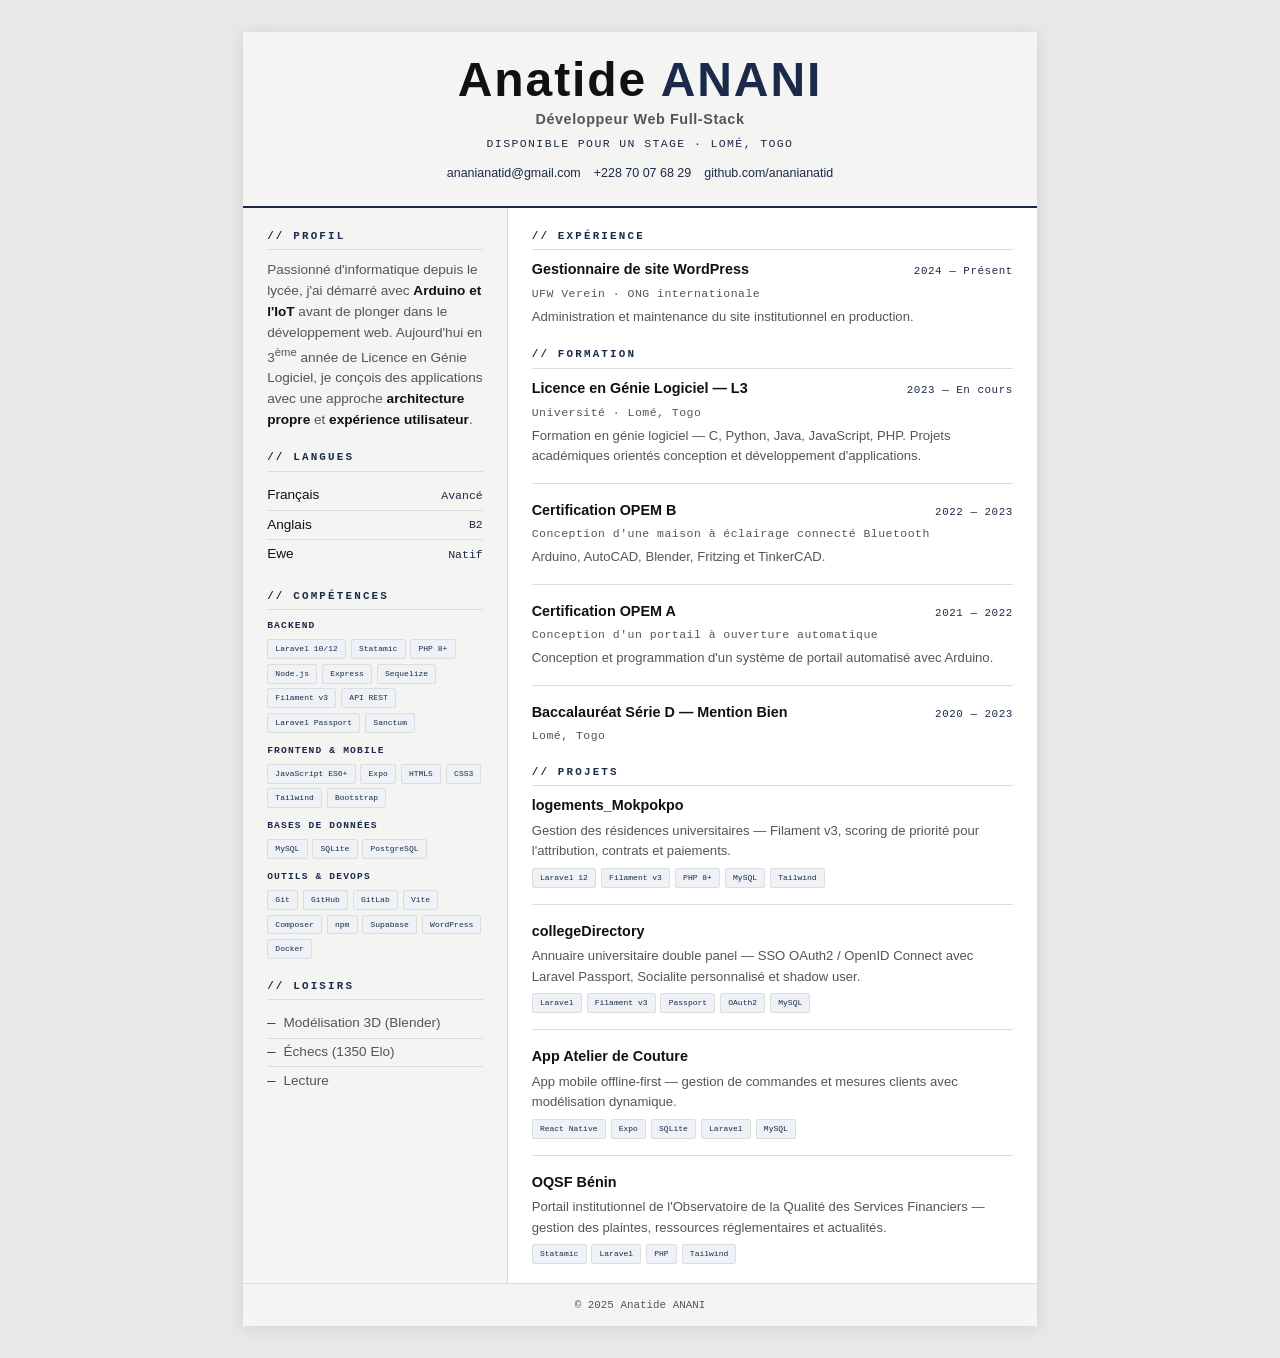
==== commit 0b2dddca: "feat: add OQSF project and simplify site by removing theme toggle and custom cursor" ====
--- a/curriculum-vitae/index.html
+++ b/curriculum-vitae/index.html
@@ -7,18 +7,6 @@
   <link rel="stylesheet" href="style.css" />
 </head>
 <body>
-
-<div class="cursor" id="cursor"></div>
-
-<button id="theme-toggle" class="theme-toggle" aria-label="Basculer le theme" title="Mode clair / sombre">
-  <svg class="sun-icon" viewBox="0 0 24 24" fill="none" stroke="currentColor" stroke-width="2" width="14" height="14">
-    <circle cx="12" cy="12" r="5"/>
-    <path d="M12 1v2M12 21v2M4.22 4.22l1.42 1.42M18.36 18.36l1.42 1.42M1 12h2M21 12h2M4.22 19.78l1.42-1.42M18.36 5.64l1.42-1.42"/>
-  </svg>
-  <svg class="moon-icon" viewBox="0 0 24 24" fill="none" stroke="currentColor" stroke-width="2" width="14" height="14" style="display:none">
-    <path d="M21 12.79A9 9 0 1111.21 3 7 7 0 0021 12.79z"/>
-  </svg>
-</button>
 
 <div class="cv-page">
 
@@ -223,6 +211,19 @@
           </div>
         </div>
 
+        <div class="entry">
+          <div class="entry-head">
+            <span class="entry-title">OQSF Bénin</span>
+          </div>
+          <p class="entry-desc">Portail institutionnel de l'Observatoire de la Qualité des Services Financiers — gestion des plaintes, ressources réglementaires et actualités.</p>
+          <div class="project-tags">
+            <span class="tag">Statamic</span>
+            <span class="tag">Laravel</span>
+            <span class="tag">PHP</span>
+            <span class="tag">Tailwind</span>
+          </div>
+        </div>
+
       </section>
 
     </main>
@@ -235,6 +236,5 @@
 
 </div>
 
-<script src="app.js"></script>
 </body>
 </html>
--- a/curriculum-vitae/style.css
+++ b/curriculum-vitae/style.css
@@ -1,27 +1,12 @@
-/* ── LIGHT THEME (default) ── */
 :root {
     --bg: #e8e8e8;
-    --bg2: #f8f8f8;
+    --bg2: #f4f4f2;
     --accent: #1B2A4A;
-    --accent2: #0F1C33;
     --cream: #111;
     --muted: #555;
     --border: #ddd;
     --card: #fff;
     --tag-bg: #eef1f6;
-}
-
-/* ── DARK THEME ── */
-[data-theme="dark"] {
-    --bg: #1a1a1a;
-    --bg2: #222;
-    --accent: #5a8bdc;
-    --accent2: #7aa3ed;
-    --cream: #e0e0e0;
-    --muted: #999;
-    --border: #333;
-    --card: #111;
-    --tag-bg: #1a1d28;
 }
 
 *,
@@ -33,63 +18,14 @@
 }
 
 body {
-    background: var(--bg);
-    color: var(--cream);
+    background: #e8e8e8;
+    color: #111;
     font-family: Arial, Helvetica, sans-serif;
-    font-size: 11px;
-    line-height: 1.35;
+    font-size: 13px;
+    line-height: 1.5;
     padding: 2rem 1rem;
     display: flex;
     justify-content: center;
-}
-
-/* ── CURSOR ── */
-.cursor {
-    position: fixed;
-    top: 0;
-    left: 0;
-    z-index: 9999;
-    width: 12px;
-    height: 12px;
-    background: var(--accent);
-    border-radius: 50%;
-    pointer-events: none;
-    transform: translate(-50%, -50%);
-    transition: transform .15s ease, width .2s, height .2s, background .2s;
-    mix-blend-mode: difference;
-    opacity: .7;
-}
-
-.cursor.hover {
-    width: 36px;
-    height: 36px;
-    background: var(--accent2);
-}
-
-/* ── THEME TOGGLE ── */
-.theme-toggle {
-    position: fixed;
-    top: 1rem;
-    right: 1rem;
-    z-index: 100;
-    background: var(--card);
-    border: 1px solid var(--border);
-    color: var(--cream);
-    cursor: pointer;
-    width: 36px;
-    height: 36px;
-    border-radius: 50%;
-    display: flex;
-    align-items: center;
-    justify-content: center;
-    font-size: 1rem;
-    transition: border-color .2s, color .2s, transform .2s, background .2s;
-}
-
-.theme-toggle:hover {
-    border-color: var(--accent);
-    color: var(--accent);
-    transform: rotate(20deg) scale(1.08);
 }
 
 /* ── PAGE LAYOUT (A4) ── */
@@ -105,17 +41,17 @@
 .cv-header {
     background: var(--bg2);
     border-bottom: 2px solid var(--accent);
-    padding: .8rem 1.5rem;
+    padding: 1.5rem 2rem;
     text-align: center;
 }
 
 .cv-name {
     font-family: Impact, Arial Black, sans-serif;
-    font-size: 2.4rem;
+    font-size: 3rem;
     letter-spacing: .04em;
     line-height: 1;
     color: var(--cream);
-    margin-bottom: .2rem;
+    margin-bottom: .3rem;
 }
 
 .cv-name span {
@@ -123,24 +59,24 @@
 }
 
 .cv-title {
-    font-size: .8rem;
+    font-size: .9rem;
     font-weight: 600;
     color: var(--muted);
     letter-spacing: .04em;
-    margin-bottom: .2rem;
+    margin-bottom: .3rem;
 }
 
 .cv-status {
     font-family: 'Courier New', monospace;
-    font-size: .65rem;
+    font-size: .72rem;
     color: var(--accent);
     letter-spacing: .12em;
     text-transform: uppercase;
-    margin-bottom: .5rem;
+    margin-bottom: .7rem;
 }
 
 .cv-header-contact {
-    font-size: .7rem;
+    font-size: .78rem;
     color: var(--muted);
     display: flex;
     flex-wrap: wrap;
@@ -166,18 +102,18 @@
 /* ── SIDEBAR ── */
 .cv-sidebar {
     background: var(--bg2);
-    padding: .6rem 1rem;
+    padding: 1.2rem 1.5rem;
     border-right: 1px solid var(--border);
 }
 
 /* ── MAIN ── */
 .cv-main {
-    padding: .6rem 1rem;
+    padding: 1.2rem 1.5rem;
 }
 
 /* ── SECTION ── */
 .cv-section {
-    margin-bottom: .6rem;
+    margin-bottom: 1.2rem;
 }
 
 .cv-section:last-child {
@@ -186,19 +122,19 @@
 
 .cv-section-label {
     font-family: 'Courier New', monospace;
-    font-size: .6rem;
+    font-size: .68rem;
     color: var(--accent);
     letter-spacing: .2em;
     text-transform: uppercase;
-    margin-bottom: .5rem;
-    padding-bottom: .25rem;
+    margin-bottom: .6rem;
+    padding-bottom: .3rem;
     border-bottom: 1px solid var(--border);
 }
 
 .cv-text {
-    font-size: .75rem;
-    color: var(--muted);
-    line-height: 1.4;
+    font-size: .85rem;
+    color: var(--muted);
+    line-height: 1.55;
 }
 
 .cv-text strong {
@@ -211,9 +147,9 @@
     display: flex;
     justify-content: space-between;
     align-items: center;
-    padding: .2rem 0;
+    padding: .25rem 0;
     border-bottom: 1px solid var(--border);
-    font-size: .75rem;
+    font-size: .85rem;
 }
 
 .lang-item:last-child {
@@ -227,13 +163,13 @@
 
 .lang-level {
     font-family: 'Courier New', monospace;
-    font-size: .65rem;
+    font-size: .72rem;
     color: var(--accent);
 }
 
 /* ── SKILL GROUPS ── */
 .skill-group {
-    margin-bottom: .5rem;
+    margin-bottom: .7rem;
 }
 
 .skill-group:last-child {
@@ -242,26 +178,26 @@
 
 .skill-group-label {
     font-family: 'Courier New', monospace;
-    font-size: .55rem;
+    font-size: .6rem;
     color: var(--accent);
     letter-spacing: .12em;
     text-transform: uppercase;
-    margin-bottom: .3rem;
+    margin-bottom: .35rem;
 }
 
 .skill-tags {
     display: flex;
     flex-wrap: wrap;
-    gap: .25rem;
+    gap: .3rem;
 }
 
 .tag {
     font-family: 'Courier New', monospace;
-    font-size: 7px;
+    font-size: 8px;
     color: var(--accent);
     background: var(--tag-bg);
     border: 1px solid var(--border);
-    padding: .15rem .4rem;
+    padding: .18rem .45rem;
     border-radius: 2px;
     white-space: nowrap;
 }
@@ -269,12 +205,12 @@
 /* ── HOBBY LIST ── */
 .hobby-list {
     list-style: none;
-    font-size: .75rem;
+    font-size: .85rem;
     color: var(--muted);
 }
 
 .hobby-list li {
-    padding: .15rem 0;
+    padding: .2rem 0;
     border-bottom: 1px solid var(--border);
 }
 
@@ -290,8 +226,8 @@
 
 /* ── ENTRIES (experience, formation, projects) ── */
 .entry {
-    margin-bottom: .5rem;
-    padding-bottom: .5rem;
+    margin-bottom: 1rem;
+    padding-bottom: 1rem;
     border-bottom: 1px solid var(--border);
 }
 
@@ -306,18 +242,18 @@
     justify-content: space-between;
     align-items: baseline;
     gap: .5rem;
-    margin-bottom: .2rem;
+    margin-bottom: .25rem;
 }
 
 .entry-title {
     font-weight: 700;
-    font-size: .8rem;
+    font-size: .9rem;
     color: var(--cream);
 }
 
 .entry-period {
     font-family: 'Courier New', monospace;
-    font-size: .6rem;
+    font-size: .68rem;
     color: var(--accent);
     white-space: nowrap;
     letter-spacing: .05em;
@@ -325,33 +261,33 @@
 
 .entry-org {
     font-family: 'Courier New', monospace;
-    font-size: .65rem;
-    color: var(--muted);
-    margin-bottom: .25rem;
+    font-size: .72rem;
+    color: var(--muted);
+    margin-bottom: .3rem;
     letter-spacing: .04em;
 }
 
 .entry-desc {
-    font-size: .72rem;
-    color: var(--muted);
-    line-height: 1.4;
+    font-size: .82rem;
+    color: var(--muted);
+    line-height: 1.55;
 }
 
 .project-tags {
     display: flex;
     flex-wrap: wrap;
-    gap: .2rem;
-    margin-top: .3rem;
+    gap: .3rem;
+    margin-top: .4rem;
 }
 
 /* ── FOOTER ── */
 .cv-footer {
     border-top: 1px solid var(--border);
-    padding: .4rem 1.5rem;
+    padding: .8rem 1.5rem;
     display: flex;
     justify-content: center;
     font-family: 'Courier New', monospace;
-    font-size: .6rem;
+    font-size: .68rem;
     color: var(--muted);
     background: var(--bg2);
 }
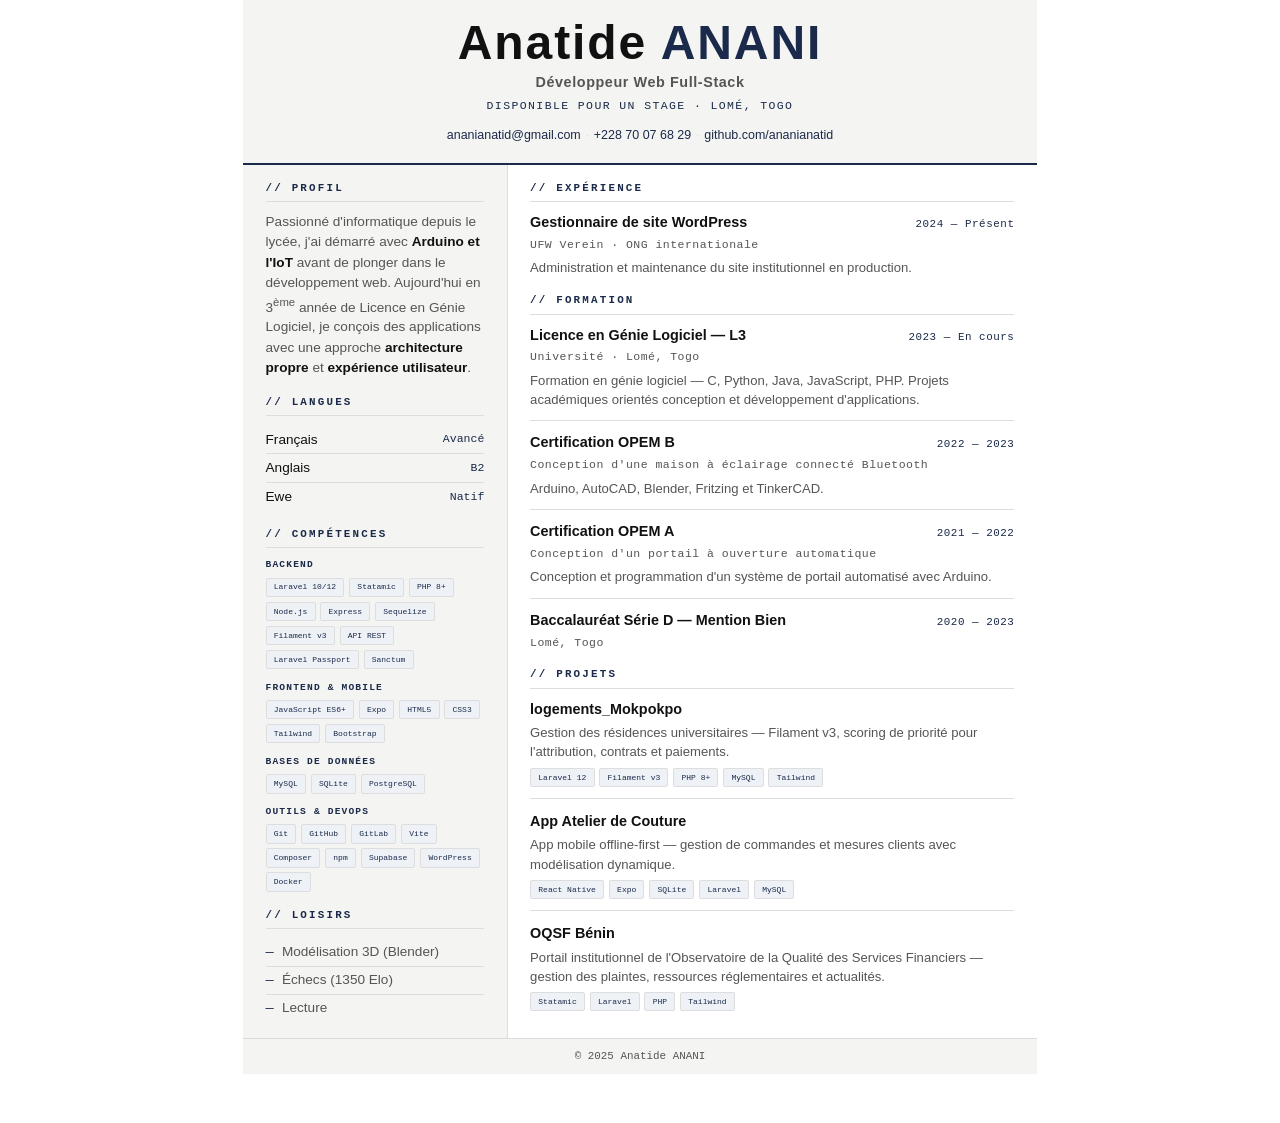
==== commit c85ecc1e: "refactor: remove collegeDirectory project and update layout spacing and typography metrics" ====
--- a/curriculum-vitae/index.html
+++ b/curriculum-vitae/index.html
@@ -185,20 +185,6 @@
 
         <div class="entry">
           <div class="entry-head">
-            <span class="entry-title">collegeDirectory</span>
-          </div>
-          <p class="entry-desc">Annuaire universitaire double panel — SSO OAuth2 / OpenID Connect avec Laravel Passport, Socialite personnalisé et shadow user.</p>
-          <div class="project-tags">
-            <span class="tag">Laravel</span>
-            <span class="tag">Filament v3</span>
-            <span class="tag">Passport</span>
-            <span class="tag">OAuth2</span>
-            <span class="tag">MySQL</span>
-          </div>
-        </div>
-
-        <div class="entry">
-          <div class="entry-head">
             <span class="entry-title">App Atelier de Couture</span>
           </div>
           <p class="entry-desc">App mobile offline-first — gestion de commandes et mesures clients avec modélisation dynamique.</p>
--- a/curriculum-vitae/style.css
+++ b/curriculum-vitae/style.css
@@ -1,11 +1,9 @@
 :root {
-    --bg: #e8e8e8;
     --bg2: #f4f4f2;
     --accent: #1B2A4A;
     --cream: #111;
     --muted: #555;
     --border: #ddd;
-    --card: #fff;
     --tag-bg: #eef1f6;
 }
 
@@ -18,30 +16,22 @@
 }
 
 body {
-    background: #e8e8e8;
+    width: 210mm;
+    min-height: 297mm;
+    margin: 0 auto;
+    overflow: hidden;
+    background: #fff;
     color: #111;
     font-family: Arial, Helvetica, sans-serif;
-    font-size: 13px;
-    line-height: 1.5;
-    padding: 2rem 1rem;
-    display: flex;
-    justify-content: center;
-}
-
-/* ── PAGE LAYOUT (A4) ── */
-.cv-page {
-    width: 210mm;
-    min-height: 297mm;
-    overflow: hidden;
-    background: var(--card);
-    box-shadow: 0 2px 16px rgba(0,0,0,.1);
+    font-size: 12px;
+    line-height: 1.45;
 }
 
 /* ── HEADER ── */
 .cv-header {
     background: var(--bg2);
     border-bottom: 2px solid var(--accent);
-    padding: 1.5rem 2rem;
+    padding: 1.2rem 2rem;
     text-align: center;
 }
 
@@ -102,18 +92,18 @@
 /* ── SIDEBAR ── */
 .cv-sidebar {
     background: var(--bg2);
-    padding: 1.2rem 1.5rem;
+    padding: 1rem 1.4rem;
     border-right: 1px solid var(--border);
 }
 
 /* ── MAIN ── */
 .cv-main {
-    padding: 1.2rem 1.5rem;
+    padding: 1rem 1.4rem;
 }
 
 /* ── SECTION ── */
 .cv-section {
-    margin-bottom: 1.2rem;
+    margin-bottom: 1rem;
 }
 
 .cv-section:last-child {
@@ -134,7 +124,7 @@
 .cv-text {
     font-size: .85rem;
     color: var(--muted);
-    line-height: 1.55;
+    line-height: 1.5;
 }
 
 .cv-text strong {
@@ -226,8 +216,8 @@
 
 /* ── ENTRIES (experience, formation, projects) ── */
 .entry {
-    margin-bottom: 1rem;
-    padding-bottom: 1rem;
+    margin-bottom: .7rem;
+    padding-bottom: .7rem;
     border-bottom: 1px solid var(--border);
 }
 
@@ -270,7 +260,7 @@
 .entry-desc {
     font-size: .82rem;
     color: var(--muted);
-    line-height: 1.55;
+    line-height: 1.45;
 }
 
 .project-tags {
@@ -283,7 +273,7 @@
 /* ── FOOTER ── */
 .cv-footer {
     border-top: 1px solid var(--border);
-    padding: .8rem 1.5rem;
+    padding: .6rem 1.5rem;
     display: flex;
     justify-content: center;
     font-family: 'Courier New', monospace;
@@ -301,13 +291,8 @@
 /* ── RESPONSIVE ── */
 @media screen and (max-width: 800px) {
     body {
-        padding: 0;
-    }
-
-    .cv-page {
         width: 100%;
         min-height: auto;
-        box-shadow: none;
     }
 
     .cv-body {
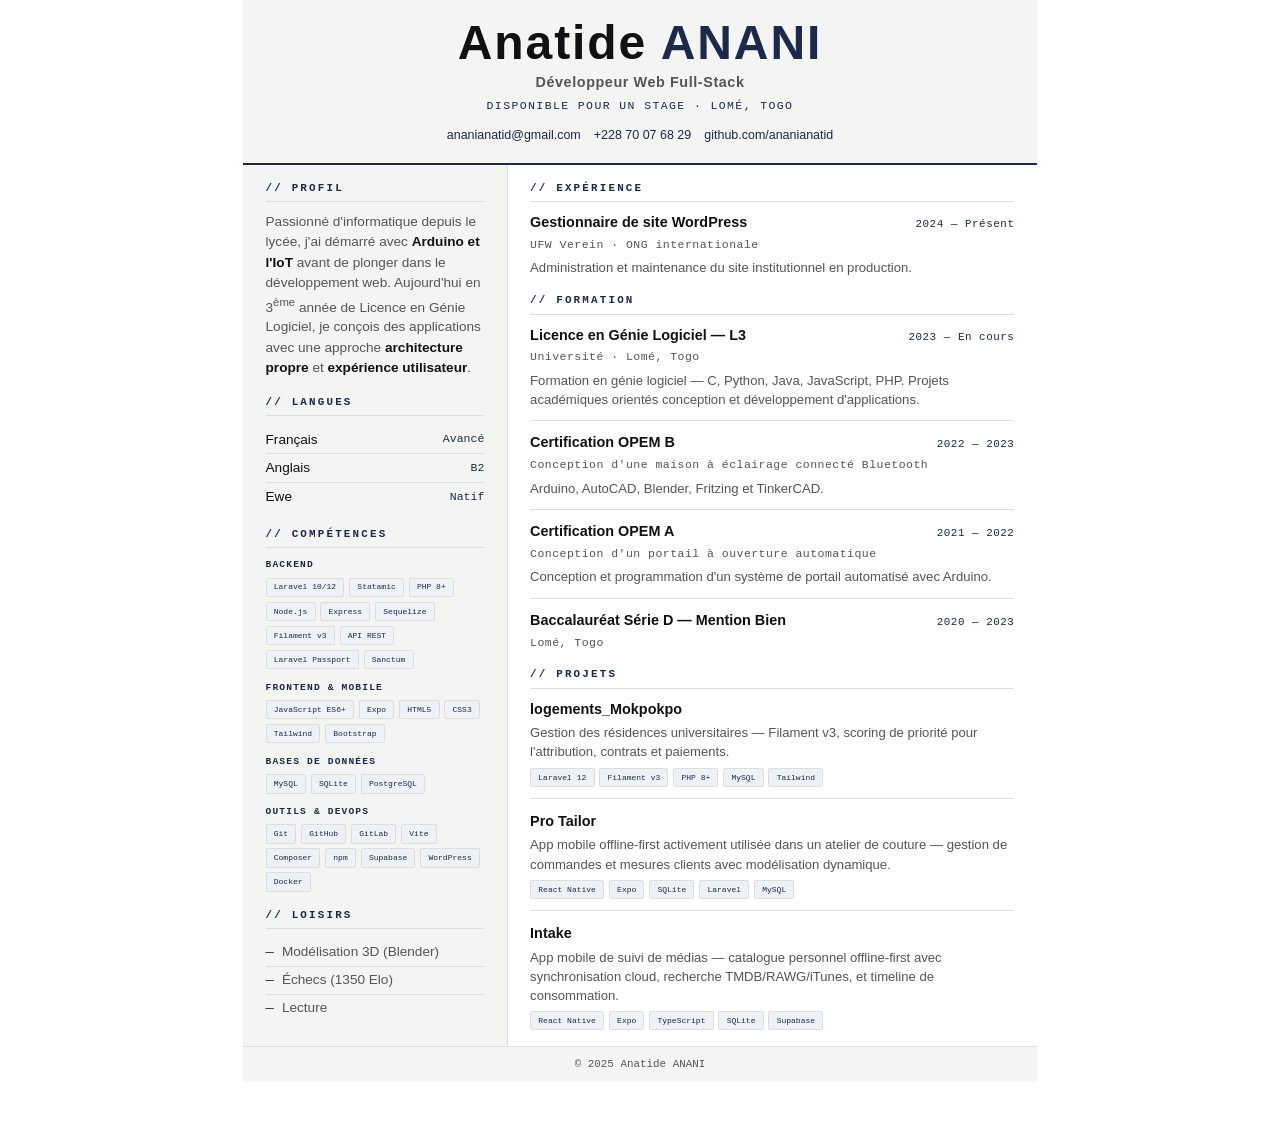
==== commit 2b1d7017: "refactor: rename Pro Tailor project and replace OQSF Bénin entry with Intake mobile app details" ====
--- a/curriculum-vitae/index.html
+++ b/curriculum-vitae/index.html
@@ -185,9 +185,9 @@
 
         <div class="entry">
           <div class="entry-head">
-            <span class="entry-title">App Atelier de Couture</span>
-          </div>
-          <p class="entry-desc">App mobile offline-first — gestion de commandes et mesures clients avec modélisation dynamique.</p>
+            <span class="entry-title">Pro Tailor</span>
+          </div>
+          <p class="entry-desc">App mobile offline-first activement utilisée dans un atelier de couture — gestion de commandes et mesures clients avec modélisation dynamique.</p>
           <div class="project-tags">
             <span class="tag">React Native</span>
             <span class="tag">Expo</span>
@@ -199,14 +199,15 @@
 
         <div class="entry">
           <div class="entry-head">
-            <span class="entry-title">OQSF Bénin</span>
-          </div>
-          <p class="entry-desc">Portail institutionnel de l'Observatoire de la Qualité des Services Financiers — gestion des plaintes, ressources réglementaires et actualités.</p>
+            <span class="entry-title">Intake</span>
+          </div>
+          <p class="entry-desc">App mobile de suivi de médias — catalogue personnel offline-first avec synchronisation cloud, recherche TMDB/RAWG/iTunes, et timeline de consommation.</p>
           <div class="project-tags">
-            <span class="tag">Statamic</span>
-            <span class="tag">Laravel</span>
-            <span class="tag">PHP</span>
-            <span class="tag">Tailwind</span>
+            <span class="tag">React Native</span>
+            <span class="tag">Expo</span>
+            <span class="tag">TypeScript</span>
+            <span class="tag">SQLite</span>
+            <span class="tag">Supabase</span>
           </div>
         </div>
 
